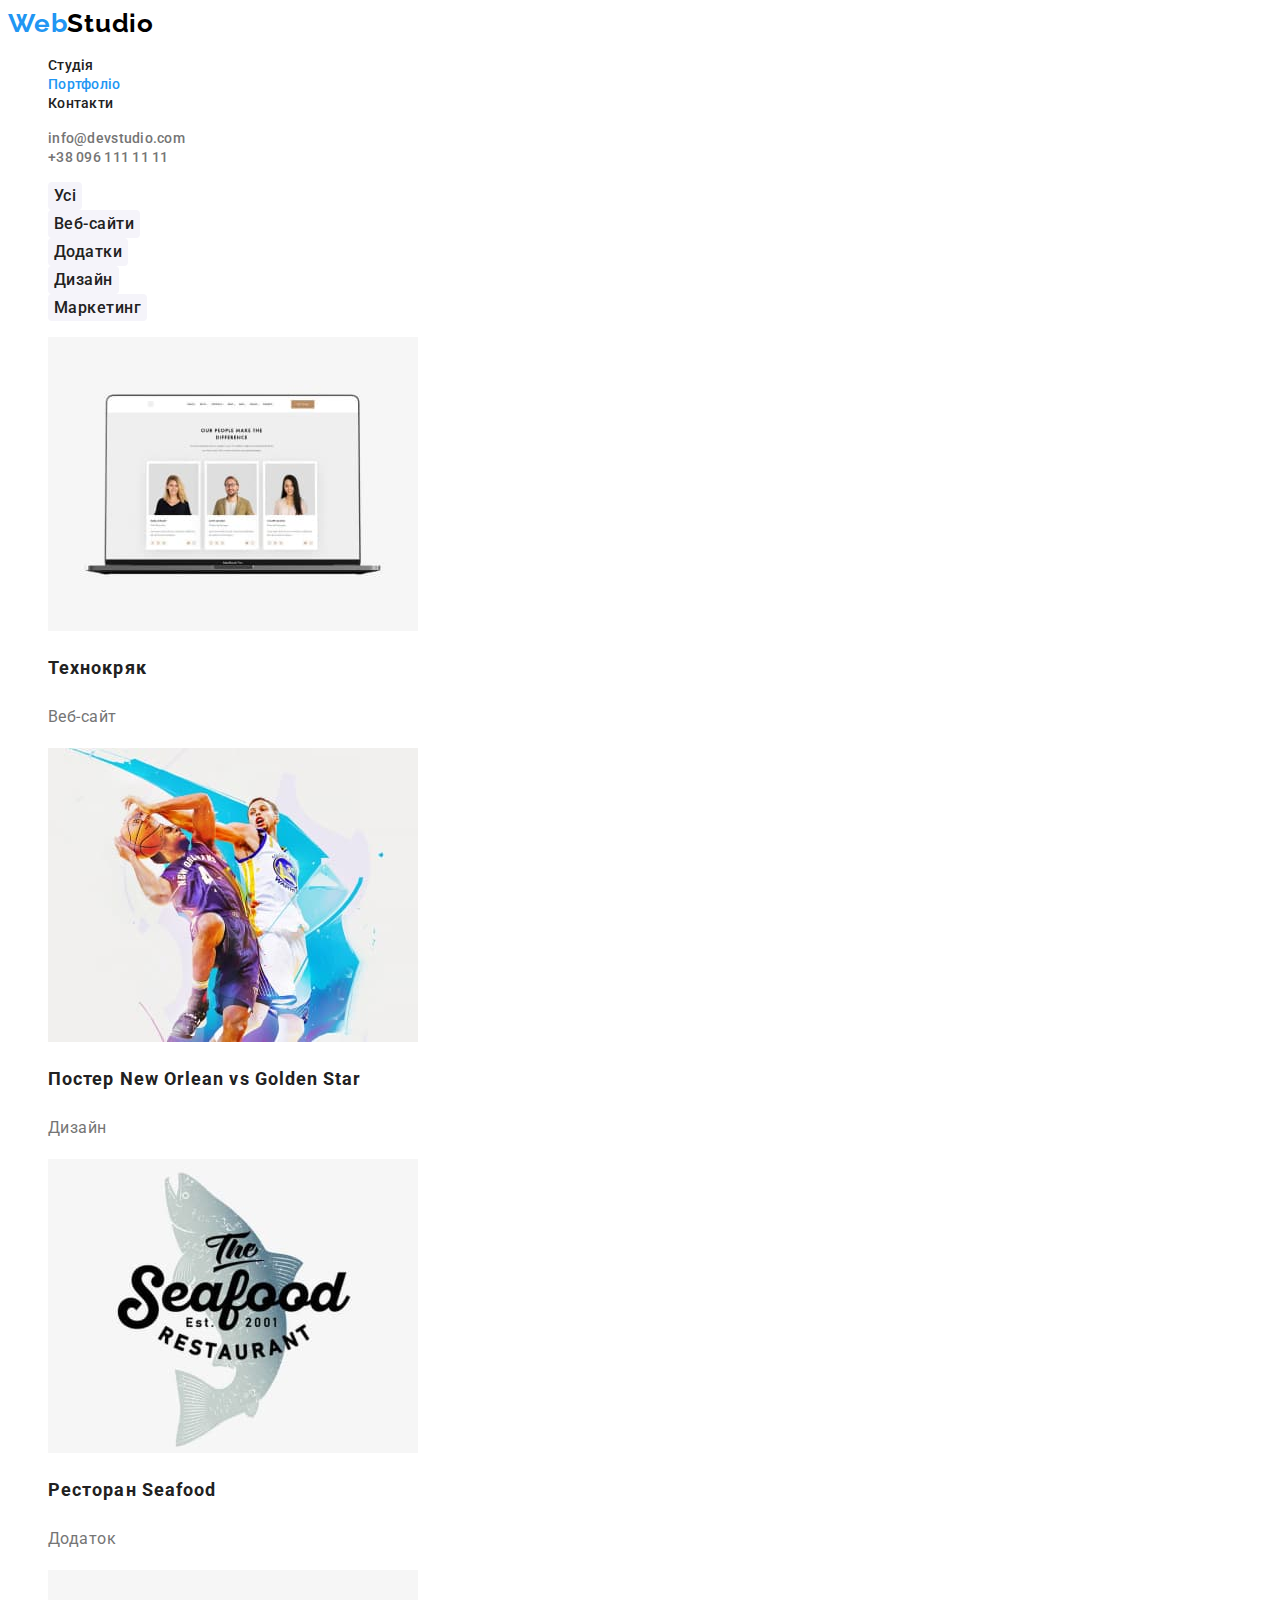
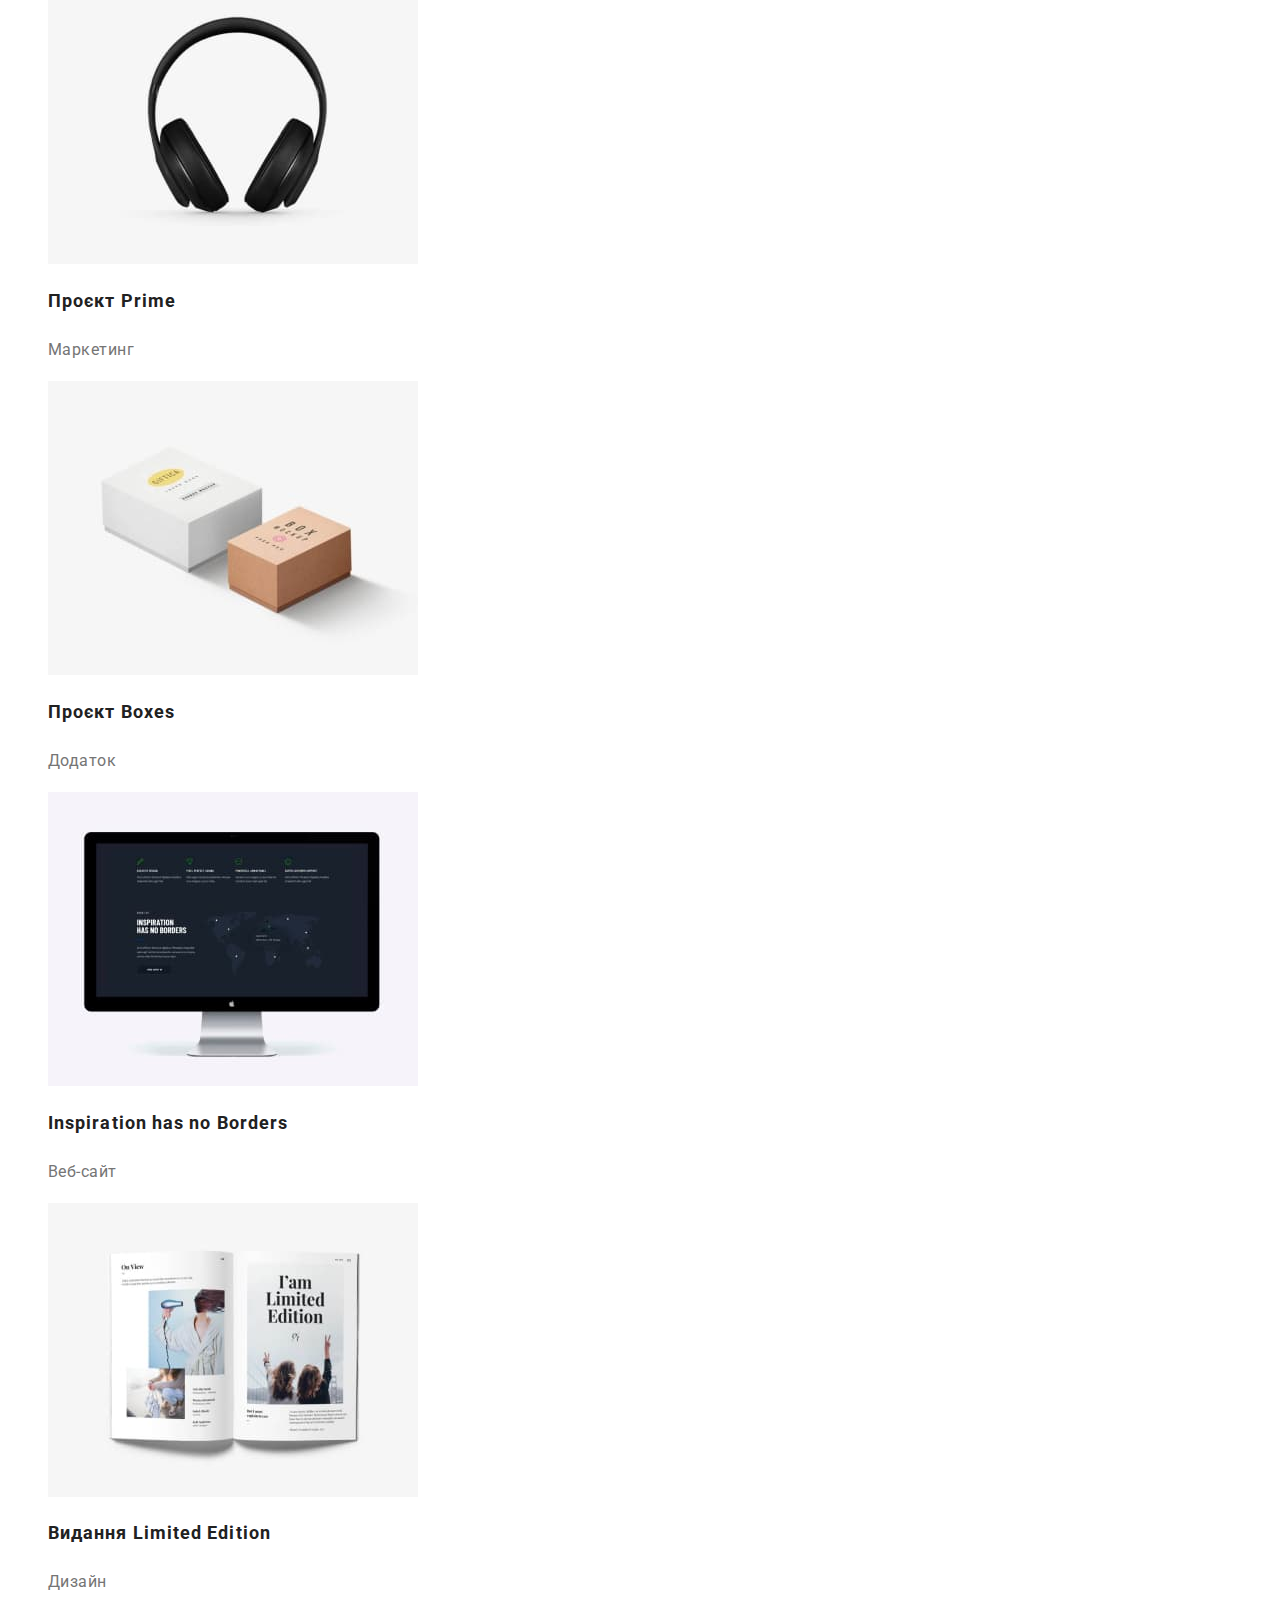
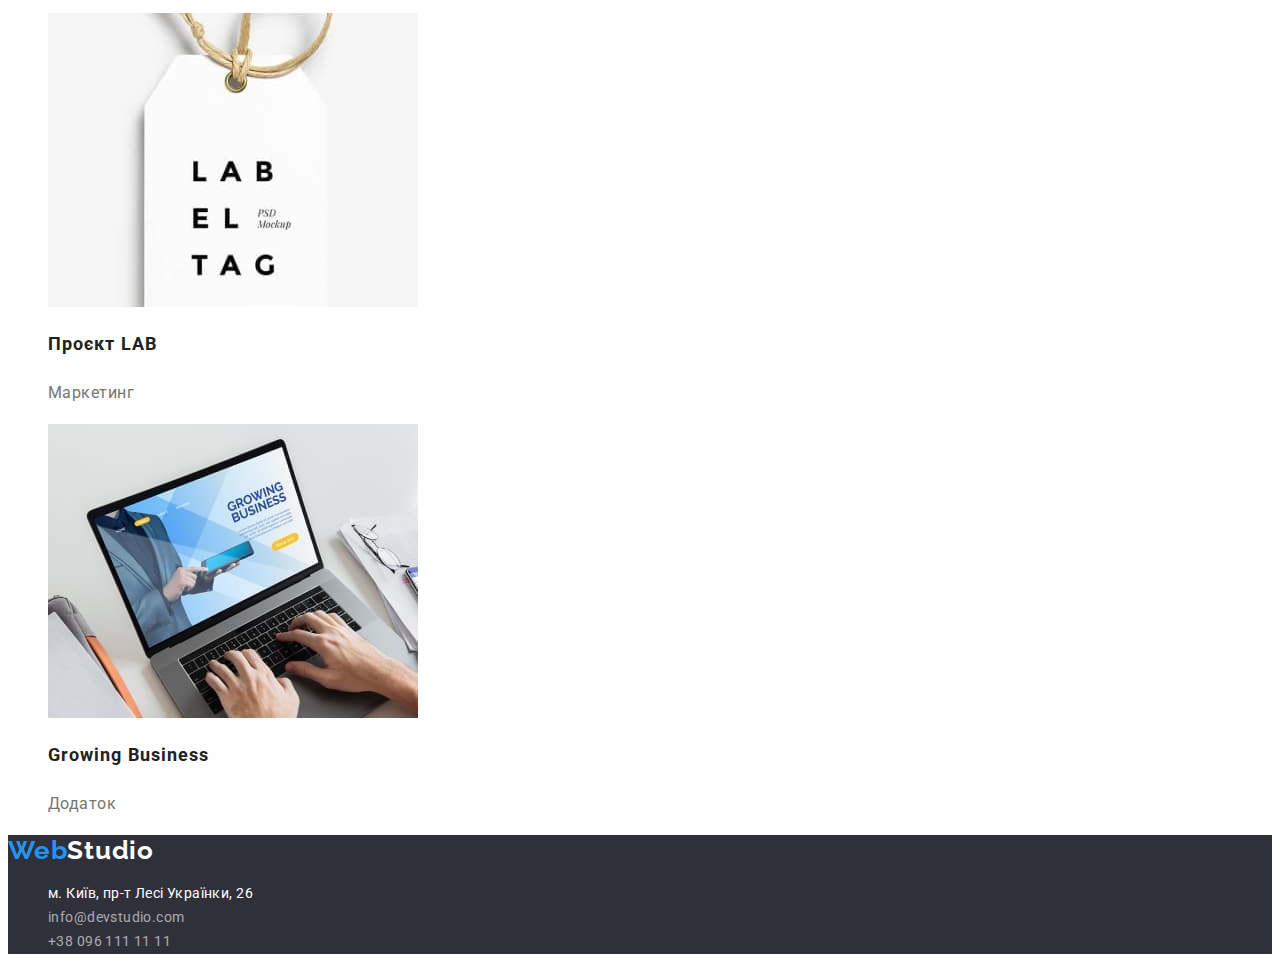
==== portfolio.html @ 3baa5d71 "goit-markup-hw-03" ====
<!DOCTYPE html>
<html lang="uk">
  <head>
    <meta charset="UTF-8" />
    <meta http-equiv="X-UA-Compatible" content="IE=edge" />
    <meta name="viewport" content="width=device-width, initial-scale=1.0" />
    <title>WebStudio</title>
    <link rel="preconnect" href="https://fonts.googleapis.com" />
    <link rel="preconnect" href="https://fonts.gstatic.com" crossorigin />
    <link
      href="https://fonts.googleapis.com/css2?family=Montserrat:wght@400;700&family=Raleway:wght@700&family=Roboto:wght@400;500;700;900&display=swap"
      rel="stylesheet"
    />
    <link rel="stylesheet" href="./css/styles.css" />
  </head>
  <body>
    <header class="header">
      <a href="#" class="logo link"> <span class="colortext link">Web</span>Studio</a>
      <nav>
        <ul class="nav list">
          <li><a class="site-nav link" href="./index.html">Студія</a></li>
          <li><a class="site-nav link current" href="#">Портфоліо</a></li>
          <li><a class="site-nav link" href="#">Контакти</a></li>
        </ul>
      </nav>
      <ul class="list-contact list">
        <li><a class="contact link" href="mailto:info@devstudio.com">info@devstudio.com</a></li>
        <li><a class="contact link" href="tel:+380961111111">+38 096 111 11 11</a></li>
      </ul>
    </header>
    <main>
      <section class="section-project">
        <h1 class="visually-hidden">Наші Проєкти</h1>
        <ul class="filter-list list">
          <li><button type="button" class="btn-filter">Усі</button></li>
          <li><button type="button" class="btn-filter">Веб-сайти</button></li>
          <li><button type="button" class="btn-filter">Додатки</button></li>
          <li><button type="button" class="btn-filter">Дизайн</button></li>
          <li><button type="button" class="btn-filter">Маркетинг</button></li>
        </ul>
        <ul class="project-list list">
          <li>
            <a class="link" href="#"
              ><img src="./images/web.jpg" alt="Ноутбук" width="370" height="294" />
              <h2 class="title-list">Технокряк</h2>
              <p class="project-text">Веб-сайт</p></a
            >
          </li>
          <li>
            <a class="link" href="#">
              <img src="./images/bascetbols.jpg" alt="Баскетбол" width="370" height="294" />
              <h2 class="title-list">Постер New Orlean vs Golden Star</h2>
              <p class="project-text">Дизайн</p></a
            >
          </li>

          <li>
            <a class="link" href="#">
              <img src="./images/seafood.jpg" alt="Лого" width="370" height="294" />
              <h2 class="title-list">Ресторан Seafood</h2>
              <p class="project-text">Додаток</p></a
            >
          </li>

          <li>
            <a class="link" href="#">
              <img src="./images/headphones.jpg" alt="Навушники" width="370" height="294" />
              <h2 class="title-list">Проєкт Prime</h2>
              <p class="project-text">Маркетинг</p></a
            >
          </li>

          <li>
            <a class="link" href="#"
              ><img src="./images/boxes.jpg" alt="Кородки" width="370" height="294" />
              <h2 class="title-list">Проєкт Boxes</h2>
              <p class="project-text">Додаток</p></a
            >
          </li>

          <li>
            <a class="link" href="#">
              <img src="./images/inspiration.jpg" alt="Монітор" width="370" height="294" />
              <h2 class="title-list">Inspiration has no Borders</h2>
              <p class="project-text">Веб-сайт</p></a
            >
          </li>

          <li>
            <a class="link" href="#"
              ><img src="./images/design.jpg" alt="Книга" width="370" height="294" />
              <h2 class="title-list">Видання Limited Edition</h2>
              <p class="project-text">Дизайн</p></a
            >
          </li>

          <li>
            <a class="link" href="#">
              <img src="./images/project.jpg" alt="Бірка" width="370" height="294" />
              <h2 class="title-list">Проєкт LAB</h2>
              <p class="project-text">Маркетинг</p></a
            >
          </li>

          <li>
            <a class="link" href="#"
              ><img src="./images/growing.jpg" alt="Ноутбук" width="370" height="294" />
              <h2 class="title-list">Growing Business</h2>
              <p class="project-text">Додаток</p></a
            >
          </li>
        </ul>
      </section>
    </main>
    <footer class="footer">
      <a href="#" class="logo-footer link"> <span class="colortext link">Web</span>Studio</a>
      <address>
        <ul class="footer-list list">
          <li>
            <a
              class="address-work link"
              href="https://goo.gl/maps/ySp4Y71NyuGyJNaQ7"
              target="_blank"
              rel="noreferrer noopener nofollow"
              >м. Київ, пр-т Лесі Українки, 26</a
            >
          </li>
          <li>
            <a class="contact-footer link" href="mailto:info@devstudio.com">info@devstudio.com</a>
          </li>
          <li><a class="contact-footer link" href="tel:+380961111111">+38 096 111 11 11</a></li>
        </ul>
      </address>
    </footer>
  </body>
</html>
---- css/styles.css ----
:root {
  --title-text-color: #212121;
  --text-color: #757575;
  --accent-color: #2196f3;
  --super-blask: #000000;
  --super-waite: #ffffff;
  --accent-btn: #188ce8;
  --color-hero-futer-bng: #2f303a;
  /* --bng-color-saite: #f5f5f5; */
  --bng-section-team: #f5f4fa;
  --color-contact: rgba(255, 255, 255, 0.6);
}

body {
  background-color: var(--super-waite);
  color: var(--text-color);
  font-family: 'Roboto', san-serif;
}
.visually-hidden {
  position: absolute;
  width: 1px;
  height: 1px;
  margin: -1px;
  border: 0;
  padding: 0;

  white-space: nowrap;
  clip-path: inset(100%);
  clip: rect(0 0 0 0);
  overflow: hidden;
}
.link {
  text-decoration: none;
}
.list {
  list-style: none;
}
/* -------------logo----------------- */
.logo {
  color: var(--super-blask);
}
.colortext {
  color: var(--accent-color);
}
.logo,
.colortext.logo-footer {
  font-family: 'Raleway', sans-serif;
  font-weight: 700;
  font-size: 26px;
  line-height: 1.19;
  letter-spacing: 0.03em;
}
/*---------------header-------------------------------------------------- -------------------*/
.header {
  background-color: var(--super-waite);
}
/* ------navigation-site */
.nav .site-nav.current {
  color: var(--accent-color);
}
.site-nav {
  color: var(--title-text-color);
}
.site-nav:hover,
.site-nav:focus {
  color: var(--accent-color);
}
.site-nav {
  font-weight: 500;
  font-size: 14px;
  line-height: 1.14;
  letter-spacing: 0.02em;
}

/* ---------------contacts---- */
.contact {
  color: var(--text-color);
  font-weight: 500;
  font-size: 14px;
  line-height: 1.14;
  letter-spacing: 0.02em;
}
.contact:hover,
.contact:focus {
  color: var(--accent-color);
}

/* ----------------------------------------------hero------------------------------------ */
.hero {
  background-color: var(--color-hero-futer-bng);
}
.hero-title {
  font-weight: 900;
  font-size: 44px;
  line-height: 1.36;
  text-align: center;
  letter-spacing: 0.06em;
  text-transform: uppercase;
  color: var(--super-waite);
}
.hero-btn {
  font-family: inherit;
  font-weight: 700;
  font-size: 16px;
  line-height: 1.87;
  cursor: pointer;
  letter-spacing: 0.06em;
  border-radius: 4px;
  border: transparent;
  color: var(--super-waite);
  background-color: var(--accent-color);
}

.hero-btn:hover,
.hero-btn:focus {
  color: var(--super-waite);
  background-color: var(--accent-btn);
}

/* ------------------------------section-feature--------------------------*/
.feature-title {
  font-size: 14px;
  line-height: 1.14;
  letter-spacing: 0.03em;
  text-transform: uppercase;
  color: var(--title-text-color);
}
.feature-text {
  font-size: 14px;
  line-height: 1.71;
  letter-spacing: 0.03em;
}
/*-----------------------seaction-work------------- */
.work-title {
  font-size: 36px;
  line-height: 1.16;
  text-align: center;
  letter-spacing: 0.03em;
  color: var(--title-text-color);
}
/* --------------------section-team----------------------------- */
.section-team {
  background-color: var(--bng-section-team);
}
.team-card {
  background-color: var(--super-waite);
}

.team-title {
  font-size: 36px;
  line-height: 1.16;
  text-align: center;
  letter-spacing: 0.03em;
  color: var(--title-text-color);
}
.team-name {
  font-weight: 500;
  font-size: 16px;
  line-height: 1.18;
  color: var(--title-text-color);
}
.team-text {
  font-size: 16px;
  line-height: 1.18;
  letter-spacing: 0.03em;
}
/* ------------------------footer----------------------------- */
.logo-footer {
  color: var(--super-waite);
  font-family: 'Raleway', sans-serif;
  font-weight: 700;
  font-size: 26px;
  line-height: 1.19;
  letter-spacing: 0.03em;
}
.footer {
  background-color: #2f303a;
}
.address-work {
  font-style: normal;
  font-size: 14px;
  line-height: 1.71;
  letter-spacing: 0.03em;
  color: var(--super-waite);
}
.contact-footer {
  font-style: normal;
  color: var(--color-contact);
  font-size: 14px;
  line-height: 1.71;
  letter-spacing: 0.03em;
}
.contact-footer:hover,
.contact-footer:focus {
  color: var(--accent-color);
}
/* --------------------page PORTFOLIO--------------------------------------------------------------- */

/*----------------- filter --------------*/
.btn-filter {
  font-family: inherit;
  background-color: var(--bng-section-team);
  color: var(--title-text-color);
  font-weight: 500;
  font-size: 16px;
  line-height: 1.62;
  letter-spacing: 0.03em;
  cursor: pointer;
  border-radius: 4px;
  border: transparent;
}

.btn-filter:hover,
.btn-filter:focus {
  color: var(--super-waite);
  background-color: var(--accent-color);
}
/* ----------------section-project------------------------- */
.title-list {
  color: var(--title-text-color);
  font-size: 18px;
  line-height: 2;
  letter-spacing: 0.06em;
}
.project-text {
  font-size: 16px;
  line-height: 1.87;
  letter-spacing: 0.03em;
  color: var(--text-color);
}
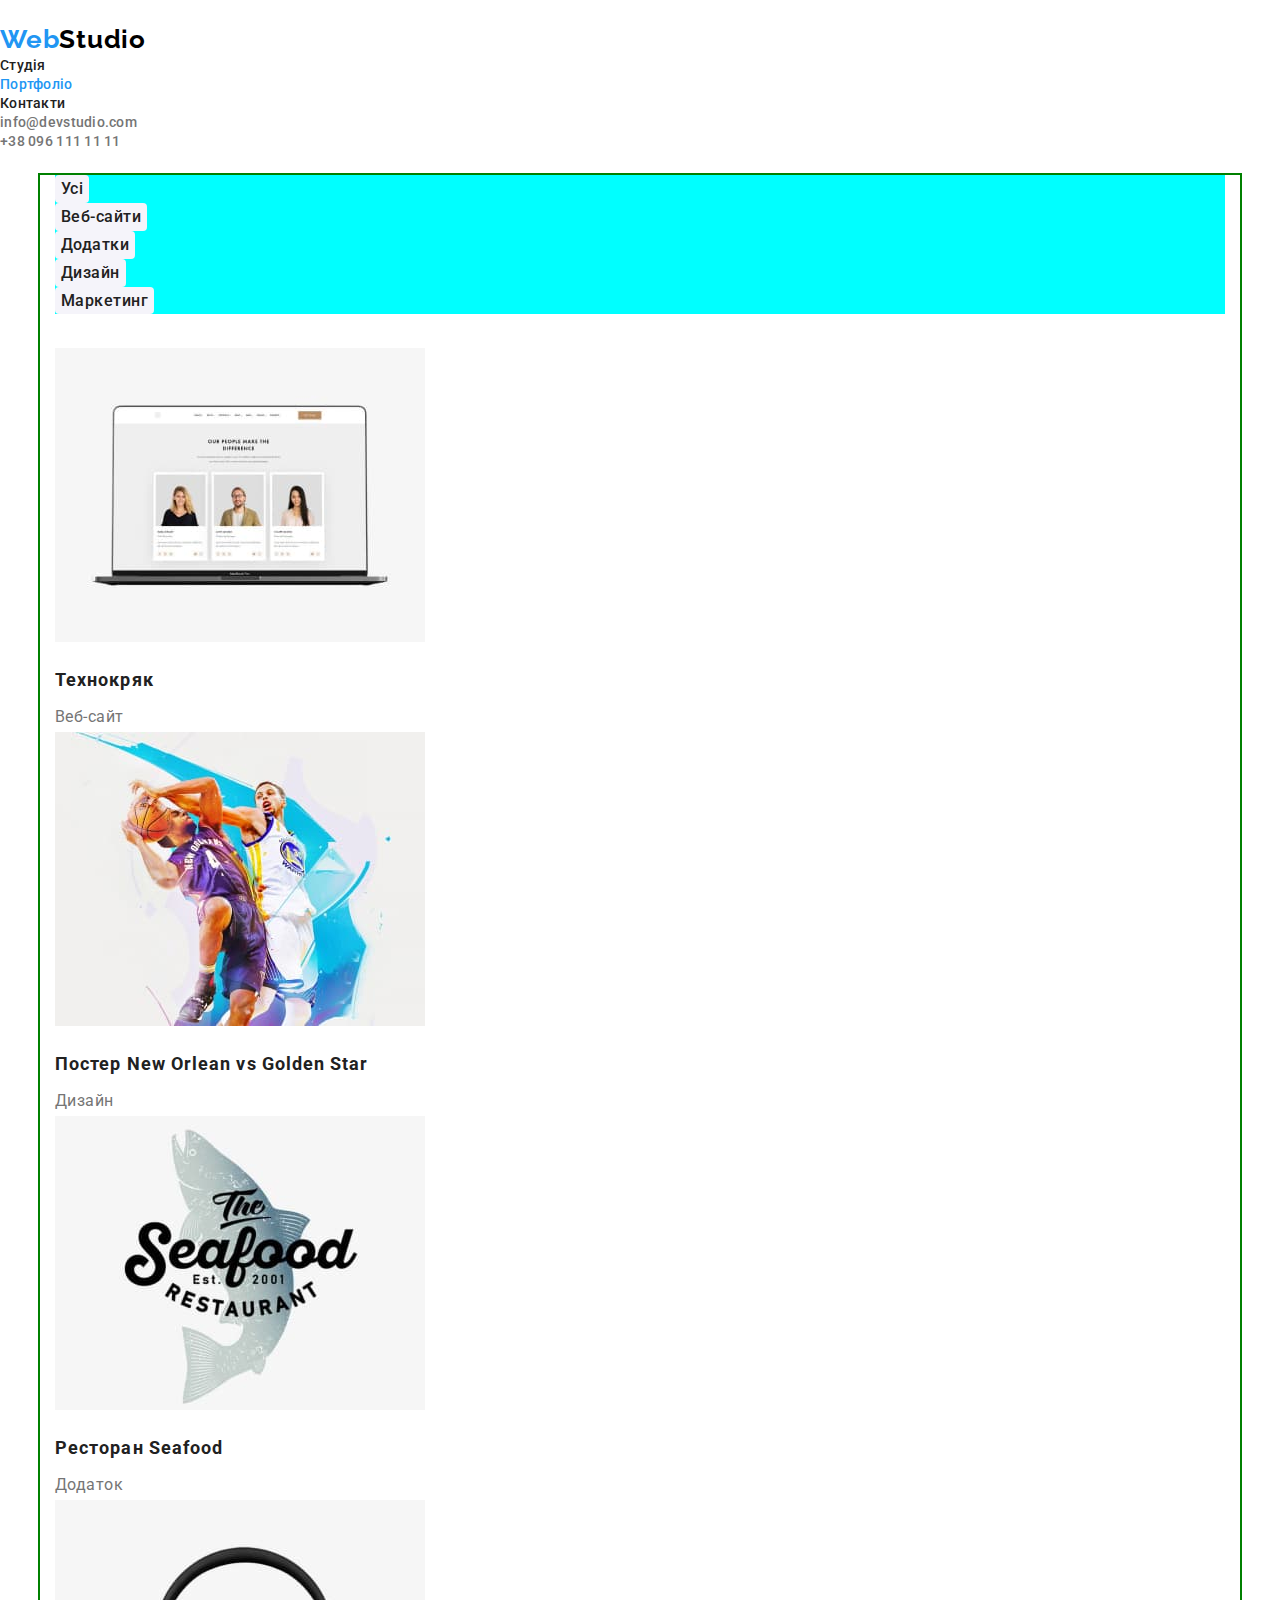
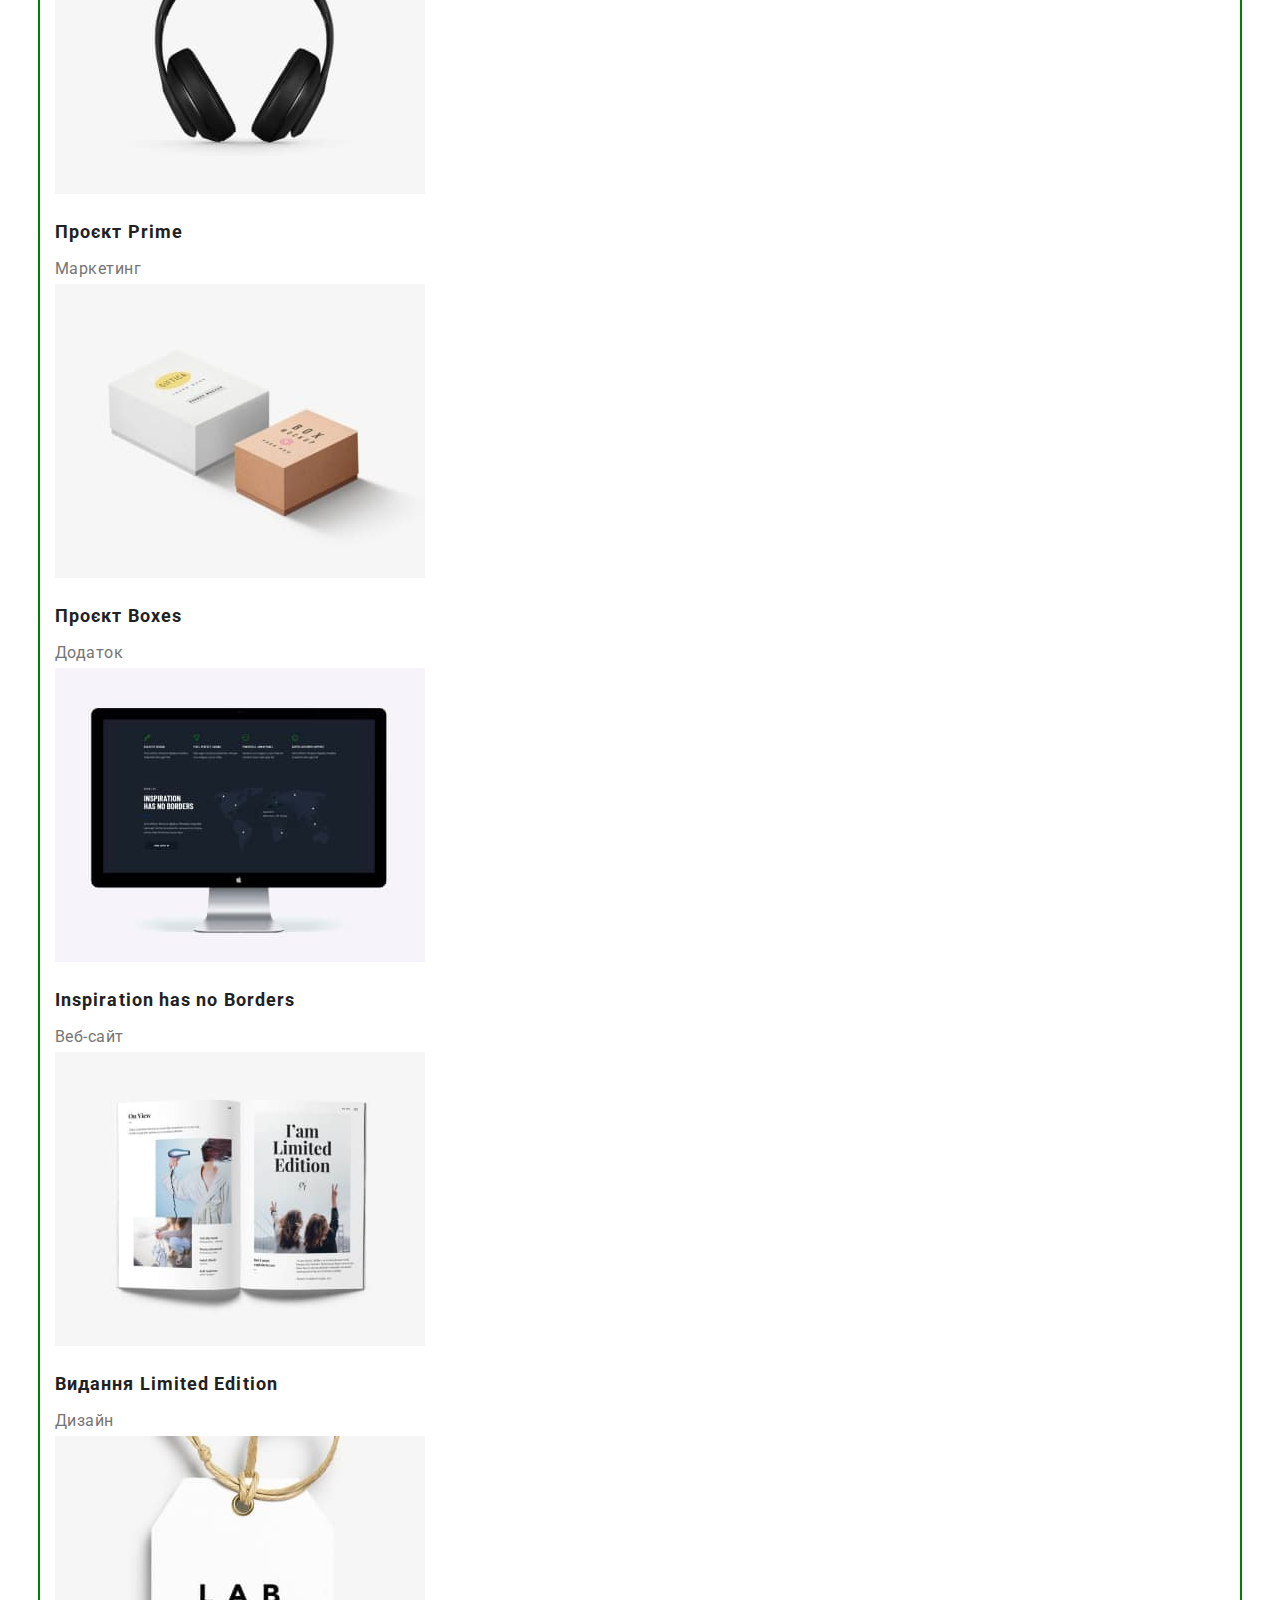
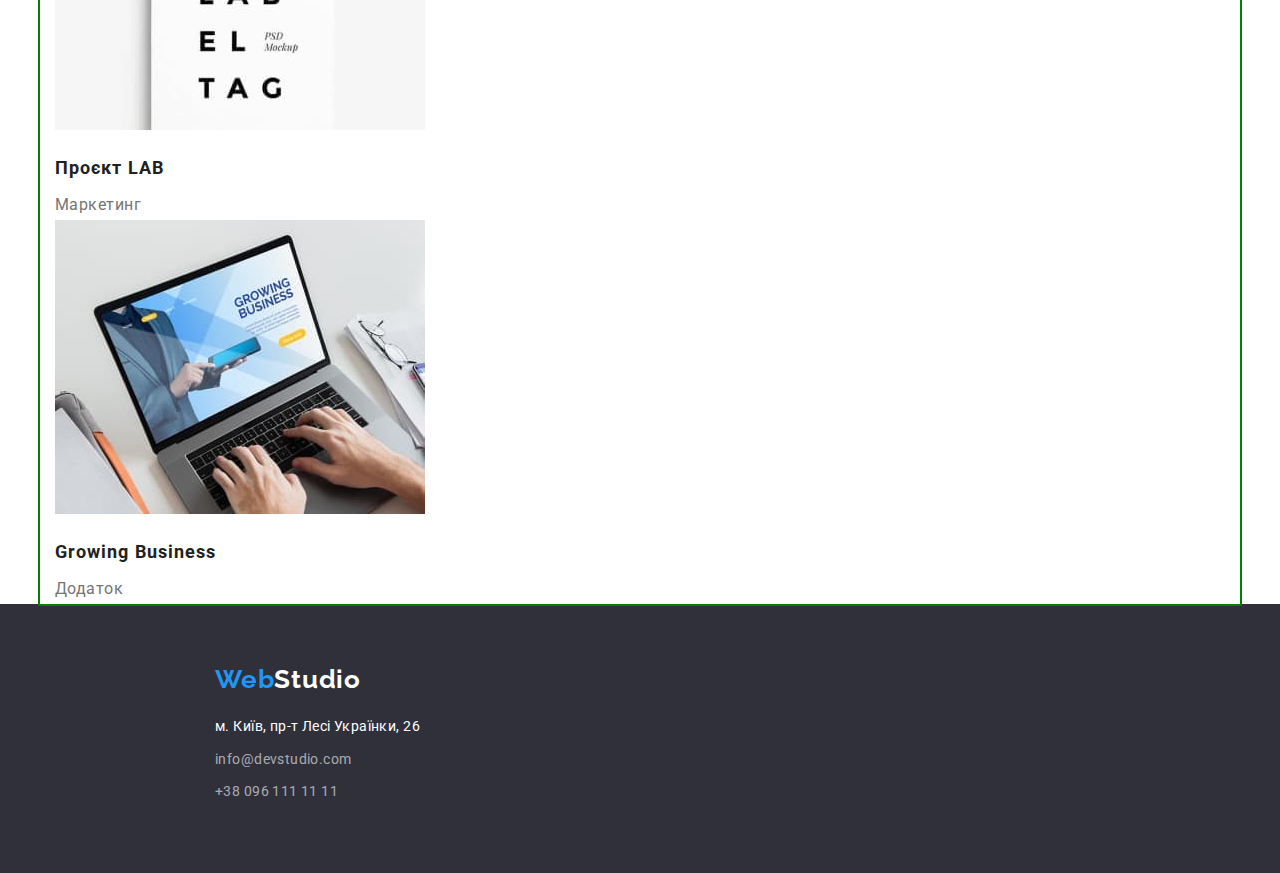
==== commit 3384c588: "goit-marcup-hw-03" ====
--- a/portfolio.html
+++ b/portfolio.html
@@ -10,6 +10,13 @@
     <link
       href="https://fonts.googleapis.com/css2?family=Montserrat:wght@400;700&family=Raleway:wght@700&family=Roboto:wght@400;500;700;900&display=swap"
       rel="stylesheet"
+    />
+    <link
+      rel="stylesheet"
+      href="https://cdnjs.cloudflare.com/ajax/libs/modern-normalize/1.1.0/modern-normalize.min.css"
+      integrity="sha512-wpPYUAdjBVSE4KJnH1VR1HeZfpl1ub8YT/NKx4PuQ5NmX2tKuGu6U/JRp5y+Y8XG2tV+wKQpNHVUX03MfMFn9Q=="
+      crossorigin="anonymous"
+      referrerpolicy="no-referrer"
     />
     <link rel="stylesheet" href="./css/styles.css" />
   </head>
@@ -30,86 +37,143 @@
     </header>
     <main>
       <section class="section-project">
-        <h1 class="visually-hidden">Наші Проєкти</h1>
-        <ul class="filter-list list">
-          <li><button type="button" class="btn-filter">Усі</button></li>
-          <li><button type="button" class="btn-filter">Веб-сайти</button></li>
-          <li><button type="button" class="btn-filter">Додатки</button></li>
-          <li><button type="button" class="btn-filter">Дизайн</button></li>
-          <li><button type="button" class="btn-filter">Маркетинг</button></li>
-        </ul>
-        <ul class="project-list list">
-          <li>
-            <a class="link" href="#"
-              ><img src="./images/web.jpg" alt="Ноутбук" width="370" height="294" />
-              <h2 class="title-list">Технокряк</h2>
-              <p class="project-text">Веб-сайт</p></a
-            >
-          </li>
-          <li>
-            <a class="link" href="#">
-              <img src="./images/bascetbols.jpg" alt="Баскетбол" width="370" height="294" />
-              <h2 class="title-list">Постер New Orlean vs Golden Star</h2>
-              <p class="project-text">Дизайн</p></a
-            >
-          </li>
-
-          <li>
-            <a class="link" href="#">
-              <img src="./images/seafood.jpg" alt="Лого" width="370" height="294" />
-              <h2 class="title-list">Ресторан Seafood</h2>
-              <p class="project-text">Додаток</p></a
-            >
-          </li>
-
-          <li>
-            <a class="link" href="#">
-              <img src="./images/headphones.jpg" alt="Навушники" width="370" height="294" />
-              <h2 class="title-list">Проєкт Prime</h2>
-              <p class="project-text">Маркетинг</p></a
-            >
-          </li>
-
-          <li>
-            <a class="link" href="#"
-              ><img src="./images/boxes.jpg" alt="Кородки" width="370" height="294" />
-              <h2 class="title-list">Проєкт Boxes</h2>
-              <p class="project-text">Додаток</p></a
-            >
-          </li>
-
-          <li>
-            <a class="link" href="#">
-              <img src="./images/inspiration.jpg" alt="Монітор" width="370" height="294" />
-              <h2 class="title-list">Inspiration has no Borders</h2>
-              <p class="project-text">Веб-сайт</p></a
-            >
-          </li>
-
-          <li>
-            <a class="link" href="#"
-              ><img src="./images/design.jpg" alt="Книга" width="370" height="294" />
-              <h2 class="title-list">Видання Limited Edition</h2>
-              <p class="project-text">Дизайн</p></a
-            >
-          </li>
-
-          <li>
-            <a class="link" href="#">
-              <img src="./images/project.jpg" alt="Бірка" width="370" height="294" />
-              <h2 class="title-list">Проєкт LAB</h2>
-              <p class="project-text">Маркетинг</p></a
-            >
-          </li>
-
-          <li>
-            <a class="link" href="#"
-              ><img src="./images/growing.jpg" alt="Ноутбук" width="370" height="294" />
-              <h2 class="title-list">Growing Business</h2>
-              <p class="project-text">Додаток</p></a
-            >
-          </li>
-        </ul>
+        <div class="container">
+          <h1 class="visually-hidden">Наші Проєкти</h1>
+          <ul class="filter-list list">
+            <li><button type="button" class="btn-filter">Усі</button></li>
+            <li><button type="button" class="btn-filter">Веб-сайти</button></li>
+            <li><button type="button" class="btn-filter">Додатки</button></li>
+            <li><button type="button" class="btn-filter">Дизайн</button></li>
+            <li><button type="button" class="btn-filter">Маркетинг</button></li>
+          </ul>
+
+          <ul class="project-list list">
+            <li>
+              <a class="link" href="#"
+                ><img
+                  class="img-project"
+                  src="./images/web.jpg"
+                  alt="Ноутбук"
+                  width="370"
+                  height="294"
+                />
+                <h2 class="title-list">Технокряк</h2>
+                <p class="project-text">Веб-сайт</p></a
+              >
+            </li>
+            <li>
+              <a class="link" href="#">
+                <img
+                  class="img-project"
+                  src="./images/bascetbols.jpg"
+                  alt="Баскетбол"
+                  width="370"
+                  height="294"
+                />
+                <h2 class="title-list">Постер New Orlean vs Golden Star</h2>
+                <p class="project-text">Дизайн</p></a
+              >
+            </li>
+
+            <li>
+              <a class="link" href="#">
+                <img
+                  class="img-project"
+                  src="./images/seafood.jpg"
+                  alt="Лого"
+                  width="370"
+                  height="294"
+                />
+                <h2 class="title-list">Ресторан Seafood</h2>
+                <p class="project-text">Додаток</p></a
+              >
+            </li>
+
+            <li>
+              <a class="link" href="#">
+                <img
+                  class="img-project"
+                  src="./images/headphones.jpg"
+                  alt="Навушники"
+                  width="370"
+                  height="294"
+                />
+                <h2 class="title-list">Проєкт Prime</h2>
+                <p class="project-text">Маркетинг</p></a
+              >
+            </li>
+
+            <li>
+              <a class="link" href="#"
+                ><img
+                  class="img-project"
+                  src="./images/boxes.jpg"
+                  alt="Кородки"
+                  width="370"
+                  height="294"
+                />
+                <h2 class="title-list">Проєкт Boxes</h2>
+                <p class="project-text">Додаток</p></a
+              >
+            </li>
+
+            <li>
+              <a class="link" href="#">
+                <img
+                  class="img-project"
+                  src="./images/inspiration.jpg"
+                  alt="Монітор"
+                  width="370"
+                  height="294"
+                />
+                <h2 class="title-list">Inspiration has no Borders</h2>
+                <p class="project-text">Веб-сайт</p></a
+              >
+            </li>
+
+            <li>
+              <a class="link" href="#"
+                ><img
+                  class="img-project"
+                  src="./images/design.jpg"
+                  alt="Книга"
+                  width="370"
+                  height="294"
+                />
+                <h2 class="title-list">Видання Limited Edition</h2>
+                <p class="project-text">Дизайн</p></a
+              >
+            </li>
+
+            <li>
+              <a class="link" href="#">
+                <img
+                  class="img-project"
+                  src="./images/project.jpg"
+                  alt="Бірка"
+                  width="370"
+                  height="294"
+                />
+                <h2 class="title-list">Проєкт LAB</h2>
+                <p class="project-text">Маркетинг</p></a
+              >
+            </li>
+
+            <li>
+              <a class="link" href="#"
+                ><img
+                  class="img-project"
+                  src="./images/growing.jpg"
+                  alt="Ноутбук"
+                  width="370"
+                  height="294"
+                />
+                <h2 class="title-list">Growing Business</h2>
+                <p class="project-text">Додаток</p></a
+              >
+            </li>
+          </ul>
+        </div>
       </section>
     </main>
     <footer class="footer">
--- a/css/styles.css
+++ b/css/styles.css
@@ -1,3 +1,11 @@
+html {
+  box-sizing: border-box;
+}
+*,
+* ::before,
+*::after {
+  box-sizing: inherit;
+}
 :root {
   --title-text-color: #212121;
   --text-color: #757575;
@@ -10,8 +18,45 @@
   --bng-section-team: #f5f4fa;
   --color-contact: rgba(255, 255, 255, 0.6);
 }
+p,
+h1,
+h2,
+h3,
+h4,
+h5,
+h6 {
+  margin: 0;
+}
+ul,
+ol {
+  margin: 0;
+  padding-left: 0;
+  list-style: none;
+}
+button {
+  cursor: pointer;
+}
+address {
+  font-style: normal;
+}
+a {
+  color: currentColor;
+  text-decoration: none;
+}
+img {
+  display: block;
+}
+.container {
+  width: 1200px;
+  padding-left: 15px;
+  padding-right: 15px;
+  margin: 0 auto;
+
+  outline: 2px solid green;
+}
 
 body {
+  margin: 0;
   background-color: var(--super-waite);
   color: var(--text-color);
   font-family: 'Roboto', san-serif;
@@ -53,6 +98,9 @@
 /*---------------header-------------------------------------------------- -------------------*/
 .header {
   background-color: var(--super-waite);
+
+  padding-top: 24px;
+  padding-bottom: 25px;
 }
 /* ------navigation-site */
 .nav .site-nav.current {
@@ -88,15 +136,24 @@
 /* ----------------------------------------------hero------------------------------------ */
 .hero {
   background-color: var(--color-hero-futer-bng);
+
+  padding-top: 200px;
+  padding-bottom: 200px;
+  margin-bottom: 94px;
+  text-align: center;
 }
 .hero-title {
   font-weight: 900;
   font-size: 44px;
   line-height: 1.36;
-  text-align: center;
   letter-spacing: 0.06em;
   text-transform: uppercase;
   color: var(--super-waite);
+
+  margin-bottom: 30px;
+  max-width: 696px;
+  margin-left: auto;
+  margin-right: auto;
 }
 .hero-btn {
   font-family: inherit;
@@ -109,6 +166,10 @@
   border: transparent;
   color: var(--super-waite);
   background-color: var(--accent-color);
+
+  display: inline-block;
+  padding: 10px 32px;
+  min-width: 216px;
 }
 
 .hero-btn:hover,
@@ -118,12 +179,17 @@
 }
 
 /* ------------------------------section-feature--------------------------*/
+.section-feature {
+  margin-bottom: 94px;
+}
 .feature-title {
   font-size: 14px;
   line-height: 1.14;
   letter-spacing: 0.03em;
   text-transform: uppercase;
   color: var(--title-text-color);
+
+  margin-bottom: 10px;
 }
 .feature-text {
   font-size: 14px;
@@ -131,19 +197,31 @@
   letter-spacing: 0.03em;
 }
 /*-----------------------seaction-work------------- */
+.section-work {
+  margin-bottom: 94px;
+}
 .work-title {
   font-size: 36px;
   line-height: 1.16;
   text-align: center;
   letter-spacing: 0.03em;
   color: var(--title-text-color);
+
+  margin-bottom: 50px;
 }
 /* --------------------section-team----------------------------- */
 .section-team {
   background-color: var(--bng-section-team);
-}
+
+  padding-top: 60px;
+  padding-bottom: 60px;
+}
+
 .team-card {
   background-color: var(--super-waite);
+}
+.img-team {
+  margin-bottom: 30px;
 }
 
 .team-title {
@@ -152,12 +230,16 @@
   text-align: center;
   letter-spacing: 0.03em;
   color: var(--title-text-color);
+
+  margin-bottom: 50px;
 }
 .team-name {
   font-weight: 500;
   font-size: 16px;
   line-height: 1.18;
   color: var(--title-text-color);
+
+  margin-bottom: 10px;
 }
 .team-text {
   font-size: 16px;
@@ -172,9 +254,15 @@
   font-size: 26px;
   line-height: 1.19;
   letter-spacing: 0.03em;
-}
+  display: inline-block;
+  margin-bottom: 20px;
+  margin-left: 215px;
+}
+
 .footer {
-  background-color: #2f303a;
+  background-color: var(--color-hero-futer-bng);
+  padding-top: 60px;
+  padding-bottom: 60px;
 }
 .address-work {
   font-style: normal;
@@ -182,6 +270,10 @@
   line-height: 1.71;
   letter-spacing: 0.03em;
   color: var(--super-waite);
+
+  display: inline-block;
+  margin-bottom: 9px;
+  margin-left: 215px;
 }
 .contact-footer {
   font-style: normal;
@@ -189,6 +281,10 @@
   font-size: 14px;
   line-height: 1.71;
   letter-spacing: 0.03em;
+
+  display: inline-block;
+  margin-bottom: 9px;
+  margin-left: 215px;
 }
 .contact-footer:hover,
 .contact-footer:focus {
@@ -197,6 +293,10 @@
 /* --------------------page PORTFOLIO--------------------------------------------------------------- */
 
 /*----------------- filter --------------*/
+.filter-list {
+  background-color: aqua;
+  margin-bottom: 34px;
+}
 .btn-filter {
   font-family: inherit;
   background-color: var(--bng-section-team);
@@ -216,11 +316,16 @@
   background-color: var(--accent-color);
 }
 /* ----------------section-project------------------------- */
+.img-project {
+  margin-bottom: 20px;
+}
 .title-list {
   color: var(--title-text-color);
   font-size: 18px;
   line-height: 2;
   letter-spacing: 0.06em;
+
+  margin-bottom: 4px;
 }
 .project-text {
   font-size: 16px;
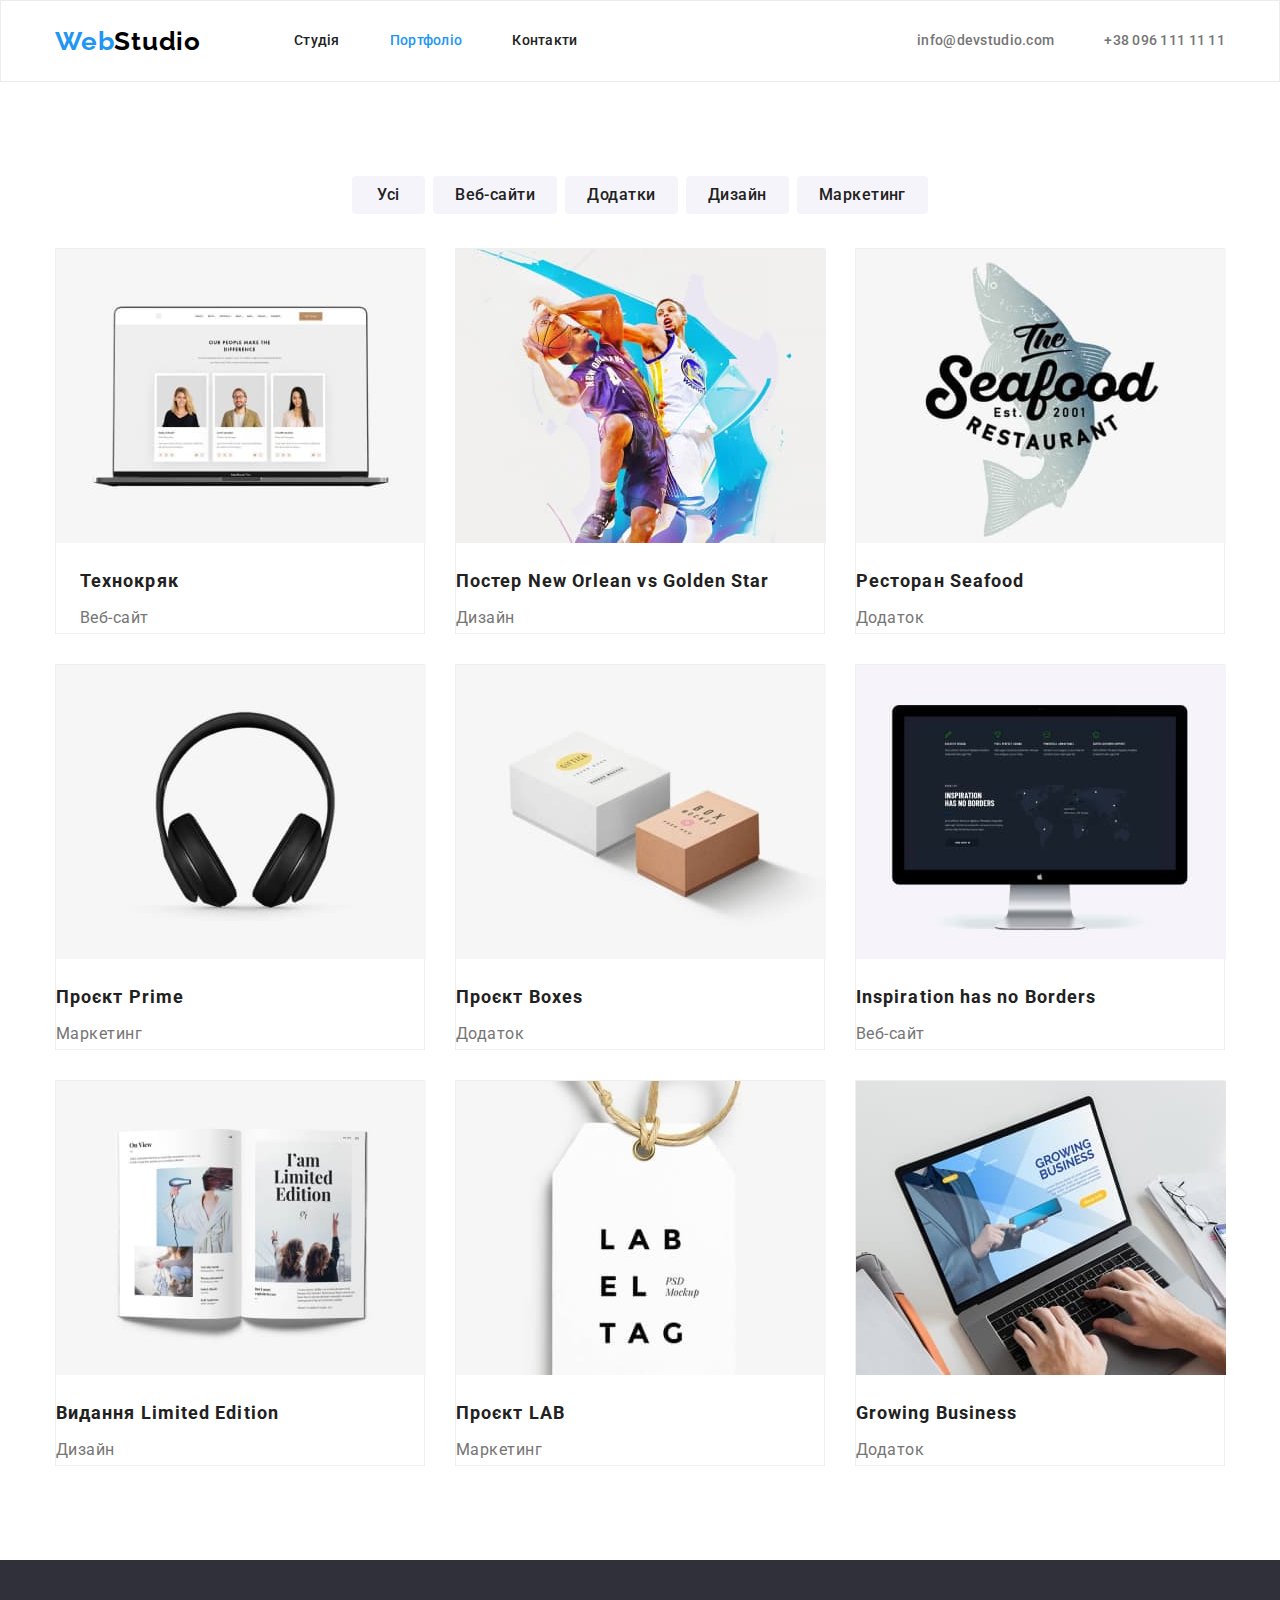
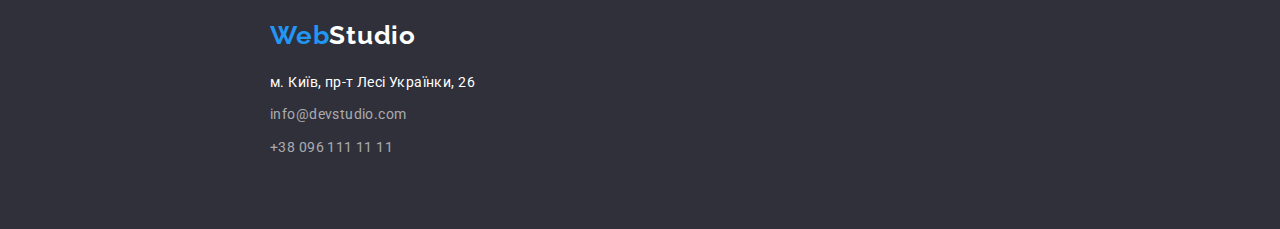
==== commit d41f50c9: "goit-markup-hw-03" ====
--- a/portfolio.html
+++ b/portfolio.html
@@ -22,21 +22,27 @@
   </head>
   <body>
     <header class="header">
-      <a href="#" class="logo link"> <span class="colortext link">Web</span>Studio</a>
-      <nav>
-        <ul class="nav list">
-          <li><a class="site-nav link" href="./index.html">Студія</a></li>
-          <li><a class="site-nav link current" href="#">Портфоліо</a></li>
-          <li><a class="site-nav link" href="#">Контакти</a></li>
+      <div class="container header-page">
+        <a href="#" class="logo link"> <span class="colortext link">Web</span>Studio</a>
+        <nav class="header-nav">
+          <ul class="nav list">
+            <li class="item"><a class="site-nav link" href="./index.html">Студія</a></li>
+            <li class="item"><a class="site-nav link current" href="#">Портфоліо</a></li>
+            <li class="item"><a class="site-nav link" href="#">Контакти</a></li>
+          </ul>
+        </nav>
+        <ul class="list-contact list">
+          <li class="contact-item">
+            <a class="contact link" href="mailto:info@devstudio.com">info@devstudio.com</a>
+          </li>
+          <li class="contact-item">
+            <a class="contact link" href="tel:+380961111111">+38 096 111 11 11</a>
+          </li>
         </ul>
-      </nav>
-      <ul class="list-contact list">
-        <li><a class="contact link" href="mailto:info@devstudio.com">info@devstudio.com</a></li>
-        <li><a class="contact link" href="tel:+380961111111">+38 096 111 11 11</a></li>
-      </ul>
+      </div>
     </header>
     <main>
-      <section class="section-project">
+      <section class="section-project section">
         <div class="container">
           <h1 class="visually-hidden">Наші Проєкти</h1>
           <ul class="filter-list list">
@@ -48,127 +54,129 @@
           </ul>
 
           <ul class="project-list list">
-            <li>
-              <a class="link" href="#"
-                ><img
-                  class="img-project"
-                  src="./images/web.jpg"
-                  alt="Ноутбук"
-                  width="370"
-                  height="294"
-                />
-                <h2 class="title-list">Технокряк</h2>
+            <li class="project-item">
+              <img
+                class="img-project"
+                src="./images/web.jpg"
+                alt="Ноутбук"
+                width="370"
+                height="294"
+              />
+              <div class="text-item">
+                <a class="link" href="#">
+                  <h2 class="title-list">Технокряк</h2>
+                  <p class="project-text">Веб-сайт</p></a
+                >
+              </div>
+            </li>
+            <li class="project-item">
+              <img
+                class="img-project"
+                src="./images/bascetbols.jpg"
+                alt="Баскетбол"
+                width="370"
+                height="294"
+              />
+              <a class="link test" href="#"
+                ><h2 class="title-list">Постер New Orlean vs Golden Star</h2>
+                <p class="project-text">Дизайн</p></a
+              >
+            </li>
+
+            <li class="project-item">
+              <img
+                class="img-project"
+                src="./images/seafood.jpg"
+                alt="Лого"
+                width="370"
+                height="294"
+              />
+              <a class="link" href="#"
+                ><h2 class="title-list">Ресторан Seafood</h2>
+                <p class="project-text">Додаток</p></a
+              >
+            </li>
+
+            <li class="project-item">
+              <img
+                class="img-project"
+                src="./images/headphones.jpg"
+                alt="Навушники"
+                width="370"
+                height="294"
+              />
+              <a class="link" href="#"
+                ><h2 class="title-list">Проєкт Prime</h2>
+                <p class="project-text">Маркетинг</p></a
+              >
+            </li>
+
+            <li class="project-item">
+              <img
+                class="img-project"
+                src="./images/boxes.jpg"
+                alt="Кородки"
+                width="370"
+                height="294"
+              />
+              <a class="link" href="#"
+                ><h2 class="title-list">Проєкт Boxes</h2>
+                <p class="project-text">Додаток</p></a
+              >
+            </li>
+
+            <li class="project-item">
+              <img
+                class="img-project"
+                src="./images/inspiration.jpg"
+                alt="Монітор"
+                width="370"
+                height="294"
+              />
+              <a class="link" href="#"
+                ><h2 class="title-list">Inspiration has no Borders</h2>
                 <p class="project-text">Веб-сайт</p></a
               >
             </li>
-            <li>
-              <a class="link" href="#">
-                <img
-                  class="img-project"
-                  src="./images/bascetbols.jpg"
-                  alt="Баскетбол"
-                  width="370"
-                  height="294"
-                />
-                <h2 class="title-list">Постер New Orlean vs Golden Star</h2>
+
+            <li class="project-item">
+              <img
+                class="img-project"
+                src="./images/design.jpg"
+                alt="Книга"
+                width="370"
+                height="294"
+              />
+              <a class="link" href="#"
+                ><h2 class="title-list">Видання Limited Edition</h2>
                 <p class="project-text">Дизайн</p></a
               >
             </li>
 
-            <li>
-              <a class="link" href="#">
-                <img
-                  class="img-project"
-                  src="./images/seafood.jpg"
-                  alt="Лого"
-                  width="370"
-                  height="294"
-                />
-                <h2 class="title-list">Ресторан Seafood</h2>
-                <p class="project-text">Додаток</p></a
-              >
-            </li>
-
-            <li>
-              <a class="link" href="#">
-                <img
-                  class="img-project"
-                  src="./images/headphones.jpg"
-                  alt="Навушники"
-                  width="370"
-                  height="294"
-                />
-                <h2 class="title-list">Проєкт Prime</h2>
+            <li class="project-item">
+              <img
+                class="img-project"
+                src="./images/project.jpg"
+                alt="Бірка"
+                width="370"
+                height="294"
+              />
+              <a class="link" href="#"
+                ><h2 class="title-list">Проєкт LAB</h2>
                 <p class="project-text">Маркетинг</p></a
               >
             </li>
 
-            <li>
-              <a class="link" href="#"
-                ><img
-                  class="img-project"
-                  src="./images/boxes.jpg"
-                  alt="Кородки"
-                  width="370"
-                  height="294"
-                />
-                <h2 class="title-list">Проєкт Boxes</h2>
-                <p class="project-text">Додаток</p></a
-              >
-            </li>
-
-            <li>
-              <a class="link" href="#">
-                <img
-                  class="img-project"
-                  src="./images/inspiration.jpg"
-                  alt="Монітор"
-                  width="370"
-                  height="294"
-                />
-                <h2 class="title-list">Inspiration has no Borders</h2>
-                <p class="project-text">Веб-сайт</p></a
-              >
-            </li>
-
-            <li>
-              <a class="link" href="#"
-                ><img
-                  class="img-project"
-                  src="./images/design.jpg"
-                  alt="Книга"
-                  width="370"
-                  height="294"
-                />
-                <h2 class="title-list">Видання Limited Edition</h2>
-                <p class="project-text">Дизайн</p></a
-              >
-            </li>
-
-            <li>
-              <a class="link" href="#">
-                <img
-                  class="img-project"
-                  src="./images/project.jpg"
-                  alt="Бірка"
-                  width="370"
-                  height="294"
-                />
-                <h2 class="title-list">Проєкт LAB</h2>
-                <p class="project-text">Маркетинг</p></a
-              >
-            </li>
-
-            <li>
-              <a class="link" href="#"
-                ><img
-                  class="img-project"
-                  src="./images/growing.jpg"
-                  alt="Ноутбук"
-                  width="370"
-                  height="294"
-                />
-                <h2 class="title-list">Growing Business</h2>
+            <li class="project-item">
+              <img
+                class="img-project"
+                src="./images/growing.jpg"
+                alt="Ноутбук"
+                width="370"
+                height="294"
+              />
+              <a class="link" href=""
+                ><h2 class="title-list">Growing Business</h2>
                 <p class="project-text">Додаток</p></a
               >
             </li>
@@ -177,24 +185,26 @@
       </section>
     </main>
     <footer class="footer">
-      <a href="#" class="logo-footer link"> <span class="colortext link">Web</span>Studio</a>
-      <address>
-        <ul class="footer-list list">
-          <li>
-            <a
-              class="address-work link"
-              href="https://goo.gl/maps/ySp4Y71NyuGyJNaQ7"
-              target="_blank"
-              rel="noreferrer noopener nofollow"
-              >м. Київ, пр-т Лесі Українки, 26</a
-            >
-          </li>
-          <li>
-            <a class="contact-footer link" href="mailto:info@devstudio.com">info@devstudio.com</a>
-          </li>
-          <li><a class="contact-footer link" href="tel:+380961111111">+38 096 111 11 11</a></li>
-        </ul>
-      </address>
+      <div class="container">
+        <a href="#" class="logo-footer link"> <span class="colortext link">Web</span>Studio</a>
+        <address>
+          <ul class="footer-list list">
+            <li>
+              <a
+                class="address-work link"
+                href="https://goo.gl/maps/ySp4Y71NyuGyJNaQ7"
+                target="_blank"
+                rel="noreferrer noopener nofollow"
+                >м. Київ, пр-т Лесі Українки, 26</a
+              >
+            </li>
+            <li>
+              <a class="contact-footer link" href="mailto:info@devstudio.com">info@devstudio.com</a>
+            </li>
+            <li><a class="contact-footer link" href="tel:+380961111111">+38 096 111 11 11</a></li>
+          </ul>
+        </address>
+      </div>
     </footer>
   </body>
 </html>
--- a/css/styles.css
+++ b/css/styles.css
@@ -14,7 +14,6 @@
   --super-waite: #ffffff;
   --accent-btn: #188ce8;
   --color-hero-futer-bng: #2f303a;
-  /* --bng-color-saite: #f5f5f5; */
   --bng-section-team: #f5f4fa;
   --color-contact: rgba(255, 255, 255, 0.6);
 }
@@ -52,7 +51,11 @@
   padding-right: 15px;
   margin: 0 auto;
 
-  outline: 2px solid green;
+  /* outline: 2px solid green; */
+}
+.section {
+  padding-top: 94px;
+  padding-bottom: 94px;
 }
 
 body {
@@ -80,7 +83,7 @@
 .list {
   list-style: none;
 }
-/* -------------logo----------------- */
+/* -------------logo--------------------------- */
 .logo {
   color: var(--super-blask);
 }
@@ -98,35 +101,60 @@
 /*---------------header-------------------------------------------------- -------------------*/
 .header {
   background-color: var(--super-waite);
-
-  padding-top: 24px;
-  padding-bottom: 25px;
-}
-/* ------navigation-site */
+  border: 1px solid #ececec;
+}
+.header-page {
+  display: flex;
+  align-items: center;
+}
+/* -------------------------navigation-site -----------------------*/
+
 .nav .site-nav.current {
   color: var(--accent-color);
 }
+.nav {
+  display: flex;
+  margin-left: 93px;
+  gap: 50px;
+}
+
+/* .nav .item + .item {
+  margin-left: 50px;
+} */
+
 .site-nav {
-  color: var(--title-text-color);
-}
+  display: block;
+  padding-top: 32px;
+  padding-bottom: 32px;
+
+  color: var(--title-text-color);
+
+  font-weight: 500;
+  font-size: 14px;
+  line-height: 1.14;
+  letter-spacing: 0.02em;
+}
+
 .site-nav:hover,
 .site-nav:focus {
   color: var(--accent-color);
 }
-.site-nav {
-  font-weight: 500;
-  font-size: 14px;
-  line-height: 1.14;
-  letter-spacing: 0.02em;
-}
-
-/* ---------------contacts---- */
+
+/* -------------------------------contacts----------------- */
+.list-contact {
+  display: flex;
+  gap: 50px;
+  margin-left: auto;
+}
+
 .contact {
   color: var(--text-color);
   font-weight: 500;
   font-size: 14px;
   line-height: 1.14;
   letter-spacing: 0.02em;
+
+  display: block;
 }
 .contact:hover,
 .contact:focus {
@@ -135,27 +163,35 @@
 
 /* ----------------------------------------------hero------------------------------------ */
 .hero {
-  background-color: var(--color-hero-futer-bng);
-
   padding-top: 200px;
   padding-bottom: 200px;
   margin-bottom: 94px;
   text-align: center;
-}
+  background-color: var(--color-hero-futer-bng);
+}
+
 .hero-title {
+  margin-bottom: 30px;
+  max-width: 696px;
+  margin-left: auto;
+  margin-right: auto;
+
+  color: var(--super-waite);
+
   font-weight: 900;
   font-size: 44px;
   line-height: 1.36;
   letter-spacing: 0.06em;
   text-transform: uppercase;
-  color: var(--super-waite);
-
-  margin-bottom: 30px;
-  max-width: 696px;
-  margin-left: auto;
-  margin-right: auto;
 }
 .hero-btn {
+  display: inline-block;
+  padding: 10px 32px;
+  min-width: 216px;
+
+  color: var(--super-waite);
+  background-color: var(--accent-color);
+
   font-family: inherit;
   font-weight: 700;
   font-size: 16px;
@@ -164,12 +200,6 @@
   letter-spacing: 0.06em;
   border-radius: 4px;
   border: transparent;
-  color: var(--super-waite);
-  background-color: var(--accent-color);
-
-  display: inline-block;
-  padding: 10px 32px;
-  min-width: 216px;
 }
 
 .hero-btn:hover,
@@ -179,8 +209,10 @@
 }
 
 /* ------------------------------section-feature--------------------------*/
-.section-feature {
-  margin-bottom: 94px;
+
+.feature-list {
+  display: flex;
+  gap: 30px;
 }
 .feature-title {
   font-size: 14px;
@@ -197,8 +229,10 @@
   letter-spacing: 0.03em;
 }
 /*-----------------------seaction-work------------- */
-.section-work {
-  margin-bottom: 94px;
+
+.work-list {
+  display: flex;
+  gap: 30px;
 }
 .work-title {
   font-size: 36px;
@@ -213,12 +247,16 @@
 .section-team {
   background-color: var(--bng-section-team);
 
-  padding-top: 60px;
-  padding-bottom: 60px;
+  text-align: center;
+}
+.team-list {
+  display: flex;
+  gap: 30px;
 }
 
 .team-card {
   background-color: var(--super-waite);
+  flex-basis: calc((100%-90px) / 4);
 }
 .img-team {
   margin-bottom: 30px;
@@ -245,6 +283,7 @@
   font-size: 16px;
   line-height: 1.18;
   letter-spacing: 0.03em;
+  margin-bottom: 30px;
 }
 /* ------------------------footer----------------------------- */
 .logo-footer {
@@ -293,11 +332,18 @@
 /* --------------------page PORTFOLIO--------------------------------------------------------------- */
 
 /*----------------- filter --------------*/
+
 .filter-list {
-  background-color: aqua;
+  display: flex;
+  gap: 8px;
+  justify-content: center;
   margin-bottom: 34px;
 }
 .btn-filter {
+  min-width: 73px;
+  display: inline-block;
+  padding: 6px 22px;
+
   font-family: inherit;
   background-color: var(--bng-section-team);
   color: var(--title-text-color);
@@ -316,9 +362,23 @@
   background-color: var(--accent-color);
 }
 /* ----------------section-project------------------------- */
+.project-list {
+  display: flex;
+  flex-wrap: wrap;
+  gap: 30px;
+}
+.project-item {
+  background-color: var(--super-waite);
+  width: 370px;
+  border: 1px solid #eeeeee;
+}
 .img-project {
   margin-bottom: 20px;
 }
+.text-item {
+  margin-left: 24px;
+}
+
 .title-list {
   color: var(--title-text-color);
   font-size: 18px;
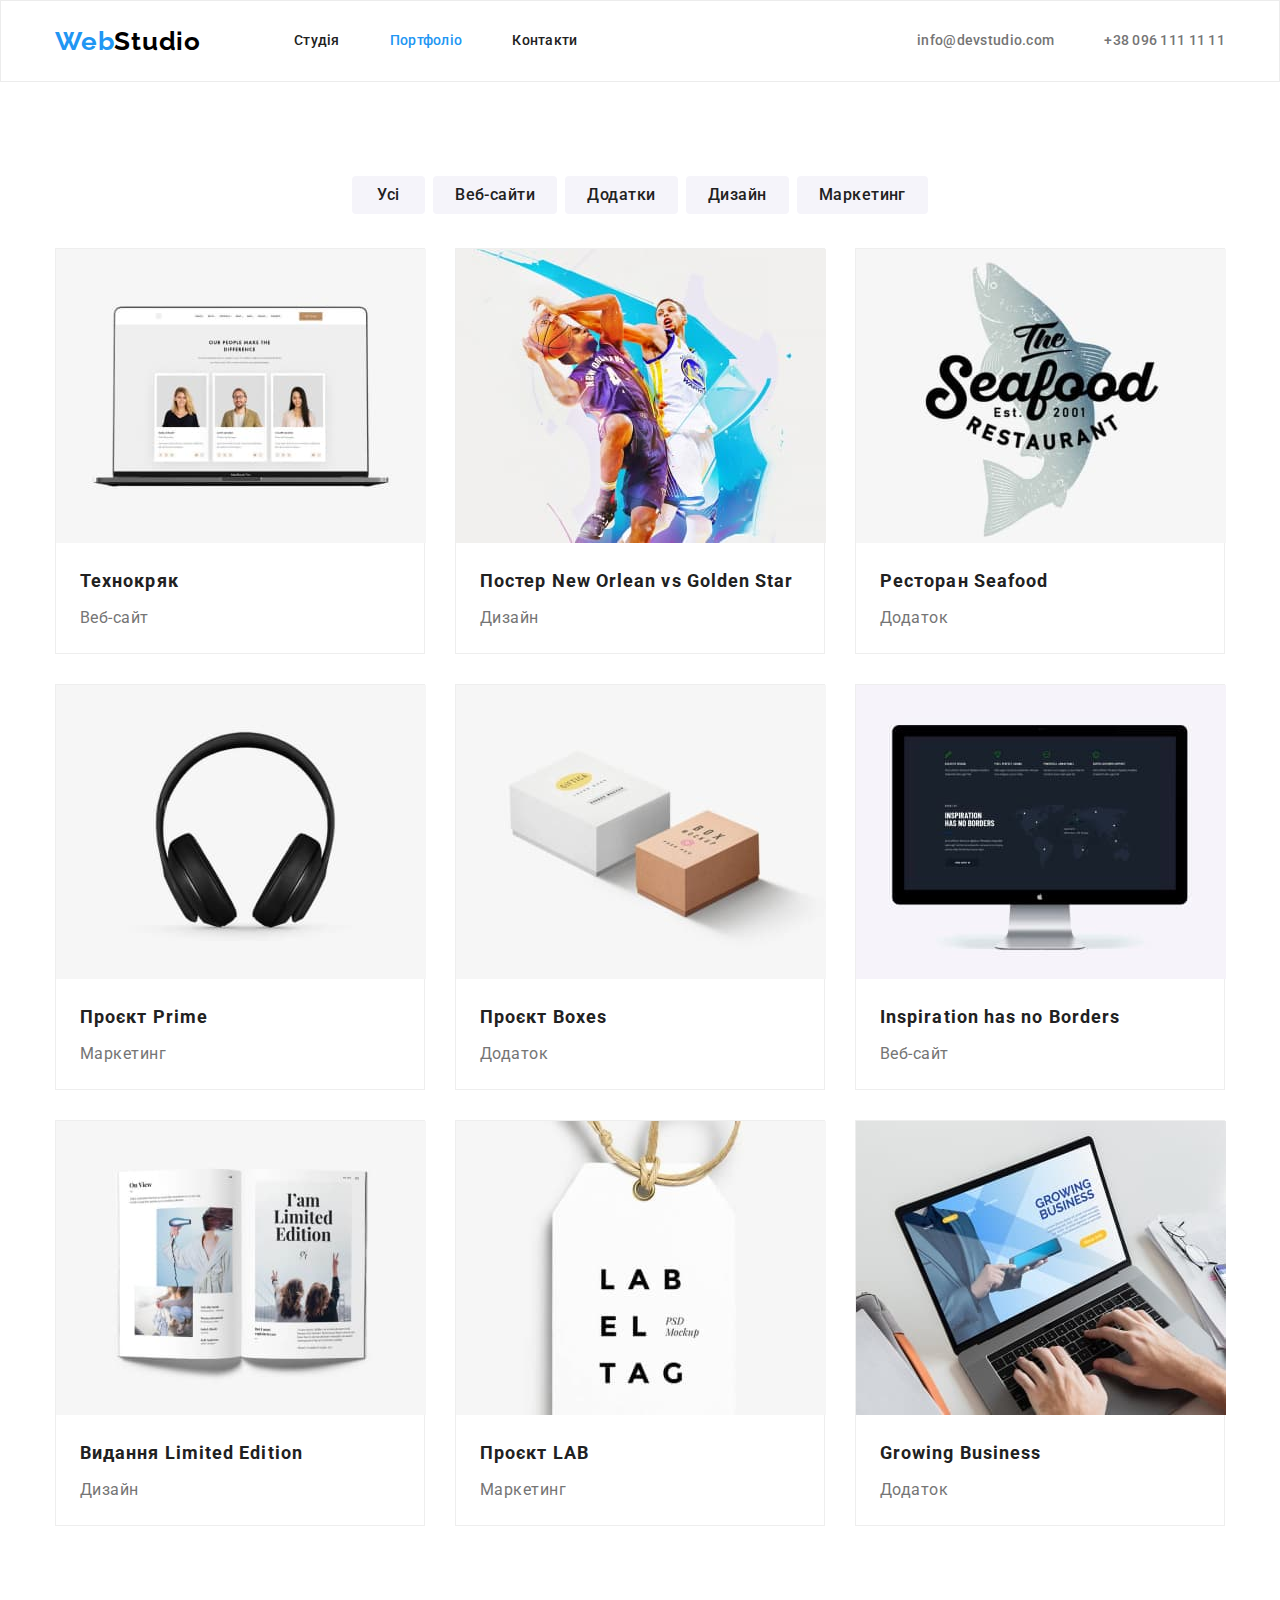
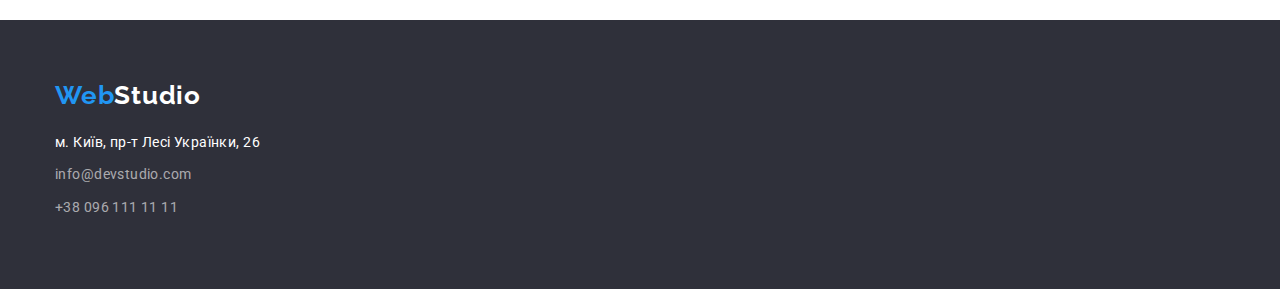
==== commit b9e5f0d0: "goit-markup-hw-03" ====
--- a/portfolio.html
+++ b/portfolio.html
@@ -62,12 +62,10 @@
                 width="370"
                 height="294"
               />
-              <div class="text-item">
-                <a class="link" href="#">
-                  <h2 class="title-list">Технокряк</h2>
-                  <p class="project-text">Веб-сайт</p></a
-                >
-              </div>
+              <a class="link" href="#">
+                <h2 class="title-list">Технокряк</h2>
+                <p class="project-text">Веб-сайт</p></a
+              >
             </li>
             <li class="project-item">
               <img
@@ -77,7 +75,7 @@
                 width="370"
                 height="294"
               />
-              <a class="link test" href="#"
+              <a class="link" href="#"
                 ><h2 class="title-list">Постер New Orlean vs Golden Star</h2>
                 <p class="project-text">Дизайн</p></a
               >
--- a/css/styles.css
+++ b/css/styles.css
@@ -295,7 +295,6 @@
   letter-spacing: 0.03em;
   display: inline-block;
   margin-bottom: 20px;
-  margin-left: 215px;
 }
 
 .footer {
@@ -312,7 +311,6 @@
 
   display: inline-block;
   margin-bottom: 9px;
-  margin-left: 215px;
 }
 .contact-footer {
   font-style: normal;
@@ -323,7 +321,6 @@
 
   display: inline-block;
   margin-bottom: 9px;
-  margin-left: 215px;
 }
 .contact-footer:hover,
 .contact-footer:focus {
@@ -375,9 +372,6 @@
 .img-project {
   margin-bottom: 20px;
 }
-.text-item {
-  margin-left: 24px;
-}
 
 .title-list {
   color: var(--title-text-color);
@@ -386,10 +380,14 @@
   letter-spacing: 0.06em;
 
   margin-bottom: 4px;
+  margin-left: 24px;
 }
 .project-text {
   font-size: 16px;
   line-height: 1.87;
   letter-spacing: 0.03em;
   color: var(--text-color);
-}
+
+  margin-left: 24px;
+  margin-bottom: 20px;
+}
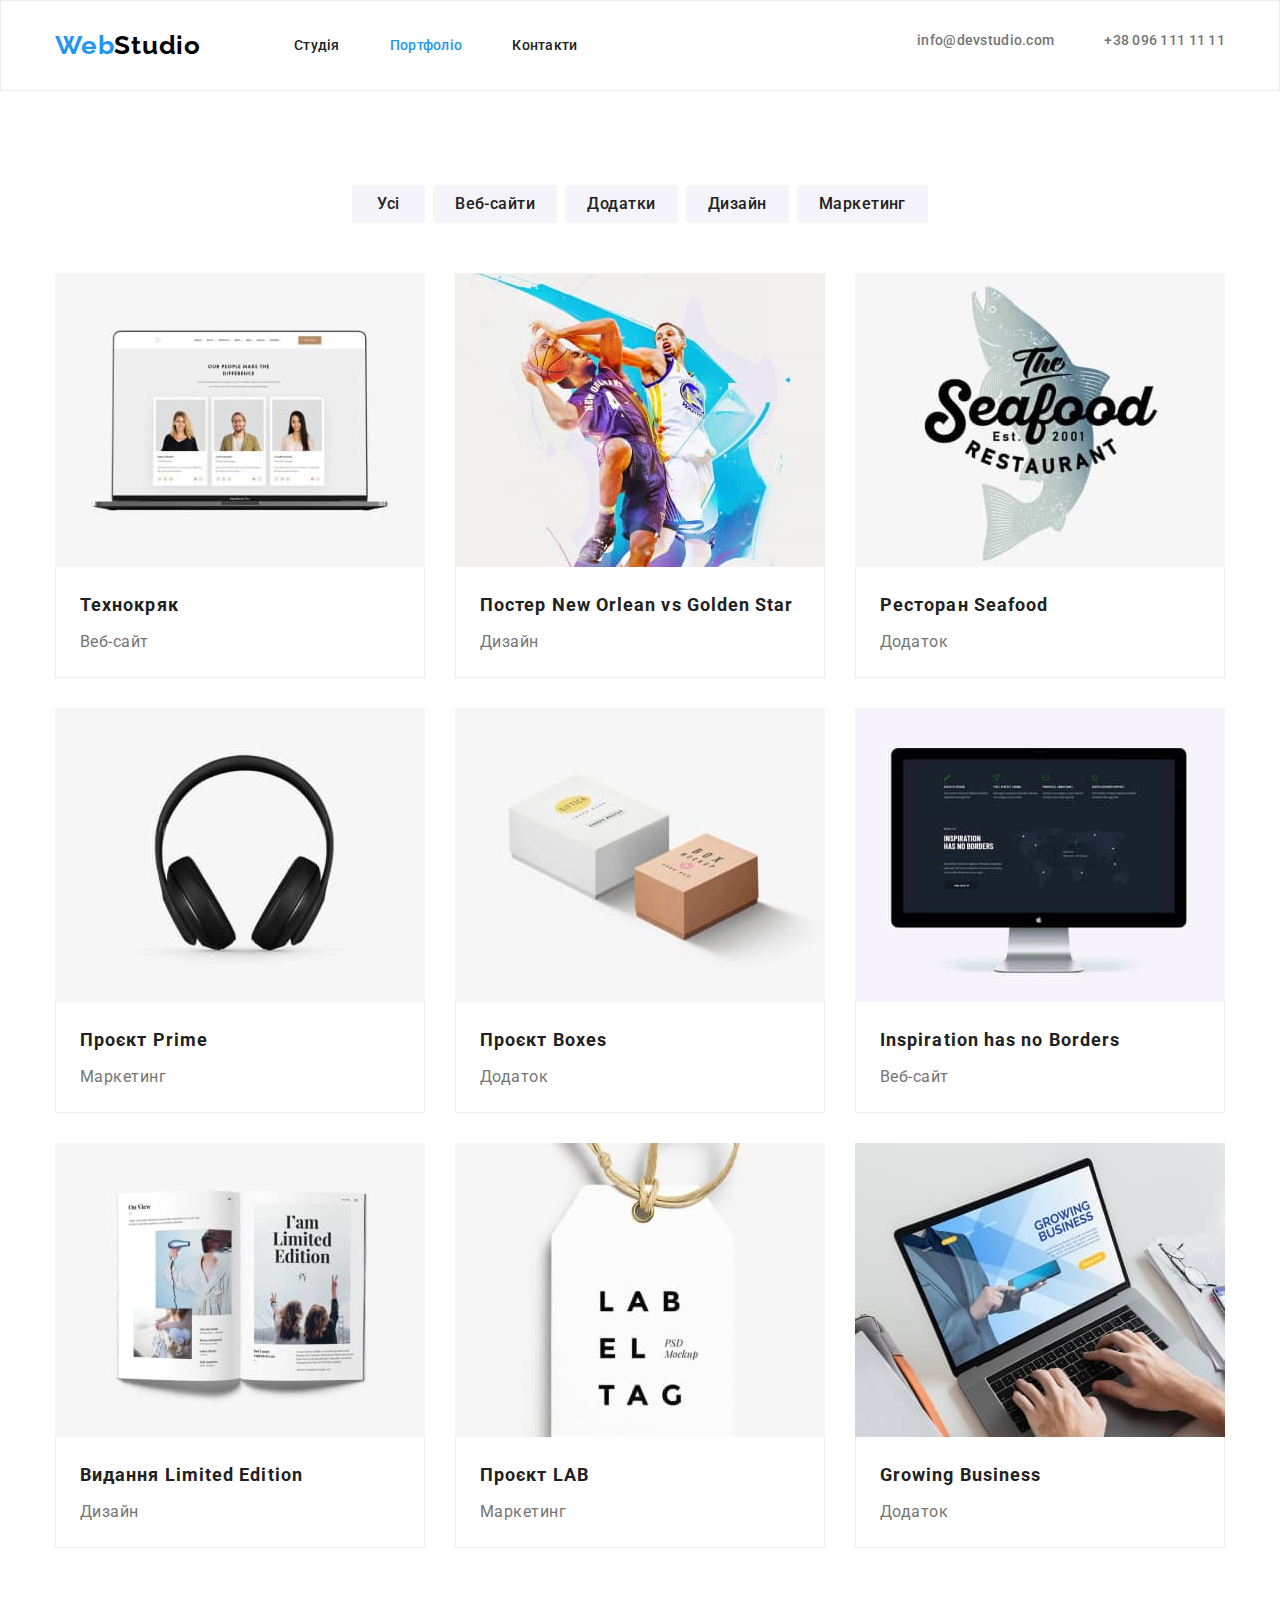
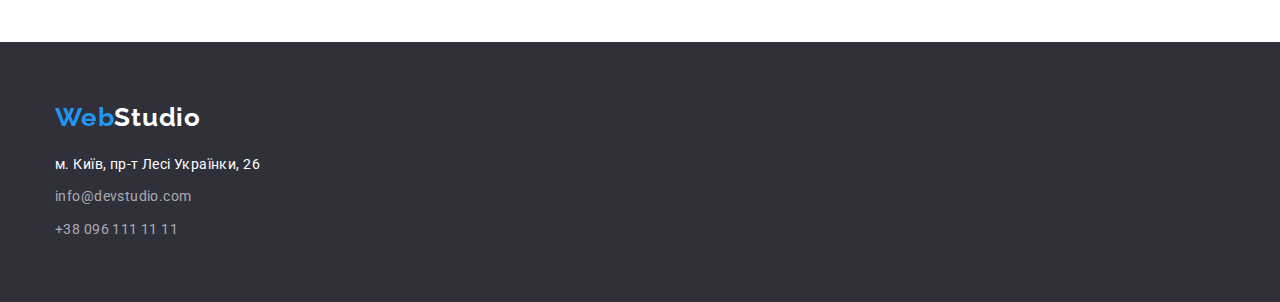
==== commit 1c30fa6d: "goit-03 final" ====
--- a/portfolio.html
+++ b/portfolio.html
@@ -55,128 +55,93 @@
 
           <ul class="project-list list">
             <li class="project-item">
-              <img
-                class="img-project"
-                src="./images/web.jpg"
-                alt="Ноутбук"
-                width="370"
-                height="294"
-              />
-              <a class="link" href="#">
-                <h2 class="title-list">Технокряк</h2>
-                <p class="project-text">Веб-сайт</p></a
-              >
-            </li>
-            <li class="project-item">
-              <img
-                class="img-project"
-                src="./images/bascetbols.jpg"
-                alt="Баскетбол"
-                width="370"
-                height="294"
-              />
               <a class="link" href="#"
-                ><h2 class="title-list">Постер New Orlean vs Golden Star</h2>
-                <p class="project-text">Дизайн</p></a
-              >
+                ><img src="./images/web.jpg" alt="Ноутбук" width="370" height="294" />
+                <div class="item-portfolio">
+                  <h2 class="title-list">Технокряк</h2>
+                  <p class="project-text">Веб-сайт</p>
+                </div>
+              </a>
             </li>
 
             <li class="project-item">
-              <img
-                class="img-project"
-                src="./images/seafood.jpg"
-                alt="Лого"
-                width="370"
-                height="294"
-              />
-              <a class="link" href="#"
-                ><h2 class="title-list">Ресторан Seafood</h2>
-                <p class="project-text">Додаток</p></a
-              >
+              <a class="link" href="#">
+                <img src="./images/bascetbols.jpg" alt="Баскетбол" width="370" height="294" />
+                <div class="item-portfolio">
+                  <h2 class="title-list">Постер New Orlean vs Golden Star</h2>
+                  <p class="project-text">Дизайн</p>
+                </div>
+              </a>
             </li>
 
             <li class="project-item">
-              <img
-                class="img-project"
-                src="./images/headphones.jpg"
-                alt="Навушники"
-                width="370"
-                height="294"
-              />
-              <a class="link" href="#"
-                ><h2 class="title-list">Проєкт Prime</h2>
-                <p class="project-text">Маркетинг</p></a
-              >
+              <a class="link" href="#">
+                <img src="./images/seafood.jpg" alt="Лого" width="370" height="294" />
+                <div class="item-portfolio">
+                  <h2 class="title-list">Ресторан Seafood</h2>
+                  <p class="project-text">Додаток</p>
+                </div>
+              </a>
             </li>
 
             <li class="project-item">
-              <img
-                class="img-project"
-                src="./images/boxes.jpg"
-                alt="Кородки"
-                width="370"
-                height="294"
-              />
-              <a class="link" href="#"
-                ><h2 class="title-list">Проєкт Boxes</h2>
-                <p class="project-text">Додаток</p></a
-              >
+              <a class="link" href="#">
+                <img src="./images/headphones.jpg" alt="Навушники" width="370" height="294" />
+                <div class="item-portfolio">
+                  <h2 class="title-list">Проєкт Prime</h2>
+                  <p class="project-text">Маркетинг</p>
+                </div>
+              </a>
             </li>
 
             <li class="project-item">
-              <img
-                class="img-project"
-                src="./images/inspiration.jpg"
-                alt="Монітор"
-                width="370"
-                height="294"
-              />
               <a class="link" href="#"
-                ><h2 class="title-list">Inspiration has no Borders</h2>
-                <p class="project-text">Веб-сайт</p></a
-              >
+                ><img src="./images/boxes.jpg" alt="Кородки" width="370" height="294" />
+                <div class="item-portfolio">
+                  <h2 class="title-list">Проєкт Boxes</h2>
+                  <p class="project-text">Додаток</p>
+                </div>
+              </a>
             </li>
 
             <li class="project-item">
-              <img
-                class="img-project"
-                src="./images/design.jpg"
-                alt="Книга"
-                width="370"
-                height="294"
-              />
-              <a class="link" href="#"
-                ><h2 class="title-list">Видання Limited Edition</h2>
-                <p class="project-text">Дизайн</p></a
-              >
+              <a class="link" href="#">
+                <img src="./images/inspiration.jpg" alt="Монітор" width="370" height="294" />
+                <div class="item-portfolio">
+                  <h2 class="title-list">Inspiration has no Borders</h2>
+                  <p class="project-text">Веб-сайт</p>
+                </div>
+              </a>
             </li>
 
             <li class="project-item">
-              <img
-                class="img-project"
-                src="./images/project.jpg"
-                alt="Бірка"
-                width="370"
-                height="294"
-              />
               <a class="link" href="#"
-                ><h2 class="title-list">Проєкт LAB</h2>
-                <p class="project-text">Маркетинг</p></a
-              >
+                ><img src="./images/design.jpg" alt="Книга" width="370" height="294" />
+                <div class="item-portfolio">
+                  <h2 class="title-list">Видання Limited Edition</h2>
+                  <p class="project-text">Дизайн</p>
+                </div>
+              </a>
             </li>
 
             <li class="project-item">
-              <img
-                class="img-project"
-                src="./images/growing.jpg"
-                alt="Ноутбук"
-                width="370"
-                height="294"
-              />
-              <a class="link" href=""
-                ><h2 class="title-list">Growing Business</h2>
-                <p class="project-text">Додаток</p></a
-              >
+              <a class="link" href="#">
+                <img src="./images/project.jpg" alt="Бірка" width="370" height="294" />
+                <div class="item-portfolio">
+                  <h2 class="title-list">Проєкт LAB</h2>
+                  <p class="project-text">Маркетинг</p>
+                </div>
+              </a>
+            </li>
+
+            <li class="project-item">
+              <a class="link" href="#"
+                ><img src="./images/growing.jpg" alt="Ноутбук" width="370" height="294" />
+                <div class="item-portfolio">
+                  <h2 class="title-list">Growing Business</h2>
+                  <p class="project-text">Додаток</p>
+                </div>
+              </a>
             </li>
           </ul>
         </div>
@@ -187,7 +152,7 @@
         <a href="#" class="logo-footer link"> <span class="colortext link">Web</span>Studio</a>
         <address>
           <ul class="footer-list list">
-            <li>
+            <li class="contact-item">
               <a
                 class="address-work link"
                 href="https://goo.gl/maps/ySp4Y71NyuGyJNaQ7"
@@ -196,7 +161,7 @@
                 >м. Київ, пр-т Лесі Українки, 26</a
               >
             </li>
-            <li>
+            <li class="contact-item">
               <a class="contact-footer link" href="mailto:info@devstudio.com">info@devstudio.com</a>
             </li>
             <li><a class="contact-footer link" href="tel:+380961111111">+38 096 111 11 11</a></li>
--- a/css/styles.css
+++ b/css/styles.css
@@ -155,6 +155,8 @@
   letter-spacing: 0.02em;
 
   display: block;
+  padding-top: 32px;
+  padding-bottom: 32px;
 }
 .contact:hover,
 .contact:focus {
@@ -165,7 +167,7 @@
 .hero {
   padding-top: 200px;
   padding-bottom: 200px;
-  margin-bottom: 94px;
+
   text-align: center;
   background-color: var(--color-hero-futer-bng);
 }
@@ -209,7 +211,10 @@
 }
 
 /* ------------------------------section-feature--------------------------*/
-
+.section-feature {
+  padding-top: 94px;
+  padding-bottom: 47px;
+}
 .feature-list {
   display: flex;
   gap: 30px;
@@ -229,7 +234,10 @@
   letter-spacing: 0.03em;
 }
 /*-----------------------seaction-work------------- */
-
+.section-work {
+  padding-top: 47px;
+  padding-bottom: 94px;
+}
 .work-list {
   display: flex;
   gap: 30px;
@@ -258,9 +266,6 @@
   background-color: var(--super-waite);
   flex-basis: calc((100%-90px) / 4);
 }
-.img-team {
-  margin-bottom: 30px;
-}
 
 .team-title {
   font-size: 36px;
@@ -276,14 +281,16 @@
   font-size: 16px;
   line-height: 1.18;
   color: var(--title-text-color);
-
   margin-bottom: 10px;
 }
+.text {
+  padding-top: 30px;
+  padding-bottom: 30px;
+}
 .team-text {
   font-size: 16px;
   line-height: 1.18;
   letter-spacing: 0.03em;
-  margin-bottom: 30px;
 }
 /* ------------------------footer----------------------------- */
 .logo-footer {
@@ -302,6 +309,9 @@
   padding-top: 60px;
   padding-bottom: 60px;
 }
+.contact-item {
+  margin-bottom: 9px;
+}
 .address-work {
   font-style: normal;
   font-size: 14px;
@@ -310,7 +320,6 @@
   color: var(--super-waite);
 
   display: inline-block;
-  margin-bottom: 9px;
 }
 .contact-footer {
   font-style: normal;
@@ -320,7 +329,6 @@
   letter-spacing: 0.03em;
 
   display: inline-block;
-  margin-bottom: 9px;
 }
 .contact-footer:hover,
 .contact-footer:focus {
@@ -334,7 +342,7 @@
   display: flex;
   gap: 8px;
   justify-content: center;
-  margin-bottom: 34px;
+  margin-bottom: 50px;
 }
 .btn-filter {
   min-width: 73px;
@@ -366,11 +374,14 @@
 }
 .project-item {
   background-color: var(--super-waite);
-  width: 370px;
-  border: 1px solid #eeeeee;
-}
-.img-project {
-  margin-bottom: 20px;
+  /* width: 370px;
+  border: 1px solid #eeeeee; */
+}
+.item-portfolio {
+  padding: 20px 24px;
+  border-left: 1px solid #eeeeee;
+  border-bottom: 1px solid #eeeeee;
+  border-right: 1px solid #eeeeee;
 }
 
 .title-list {
@@ -378,16 +389,11 @@
   font-size: 18px;
   line-height: 2;
   letter-spacing: 0.06em;
-
   margin-bottom: 4px;
-  margin-left: 24px;
 }
 .project-text {
   font-size: 16px;
   line-height: 1.87;
   letter-spacing: 0.03em;
   color: var(--text-color);
-
-  margin-left: 24px;
-  margin-bottom: 20px;
-}
+}
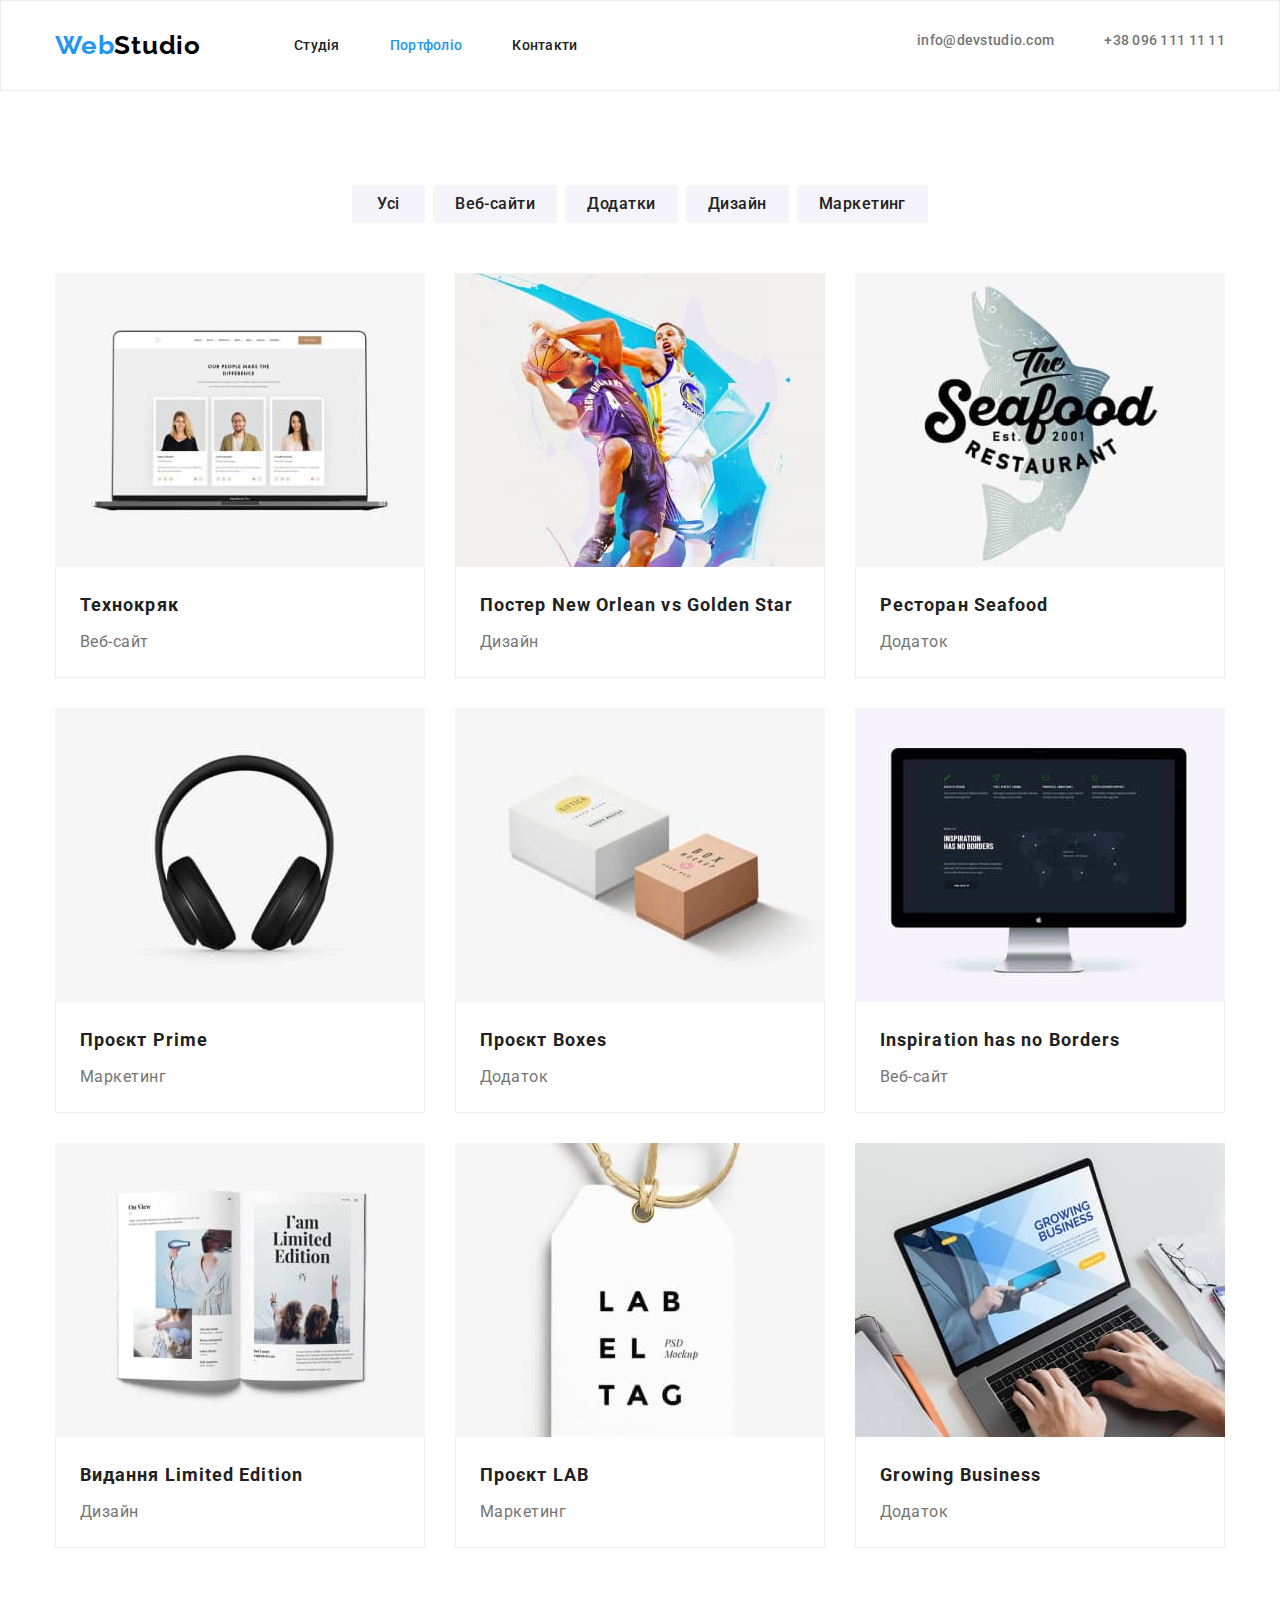
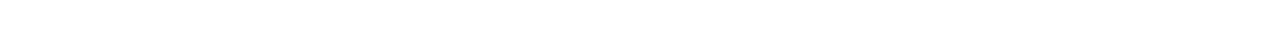
==== commit bdcdd283: "goit-markup-hw-03" ====
--- a/portfolio.html
+++ b/portfolio.html
@@ -147,27 +147,5 @@
         </div>
       </section>
     </main>
-    <footer class="footer">
-      <div class="container">
-        <a href="#" class="logo-footer link"> <span class="colortext link">Web</span>Studio</a>
-        <address>
-          <ul class="footer-list list">
-            <li class="contact-item">
-              <a
-                class="address-work link"
-                href="https://goo.gl/maps/ySp4Y71NyuGyJNaQ7"
-                target="_blank"
-                rel="noreferrer noopener nofollow"
-                >м. Київ, пр-т Лесі Українки, 26</a
-              >
-            </li>
-            <li class="contact-item">
-              <a class="contact-footer link" href="mailto:info@devstudio.com">info@devstudio.com</a>
-            </li>
-            <li><a class="contact-footer link" href="tel:+380961111111">+38 096 111 11 11</a></li>
-          </ul>
-        </address>
-      </div>
-    </footer>
   </body>
 </html>
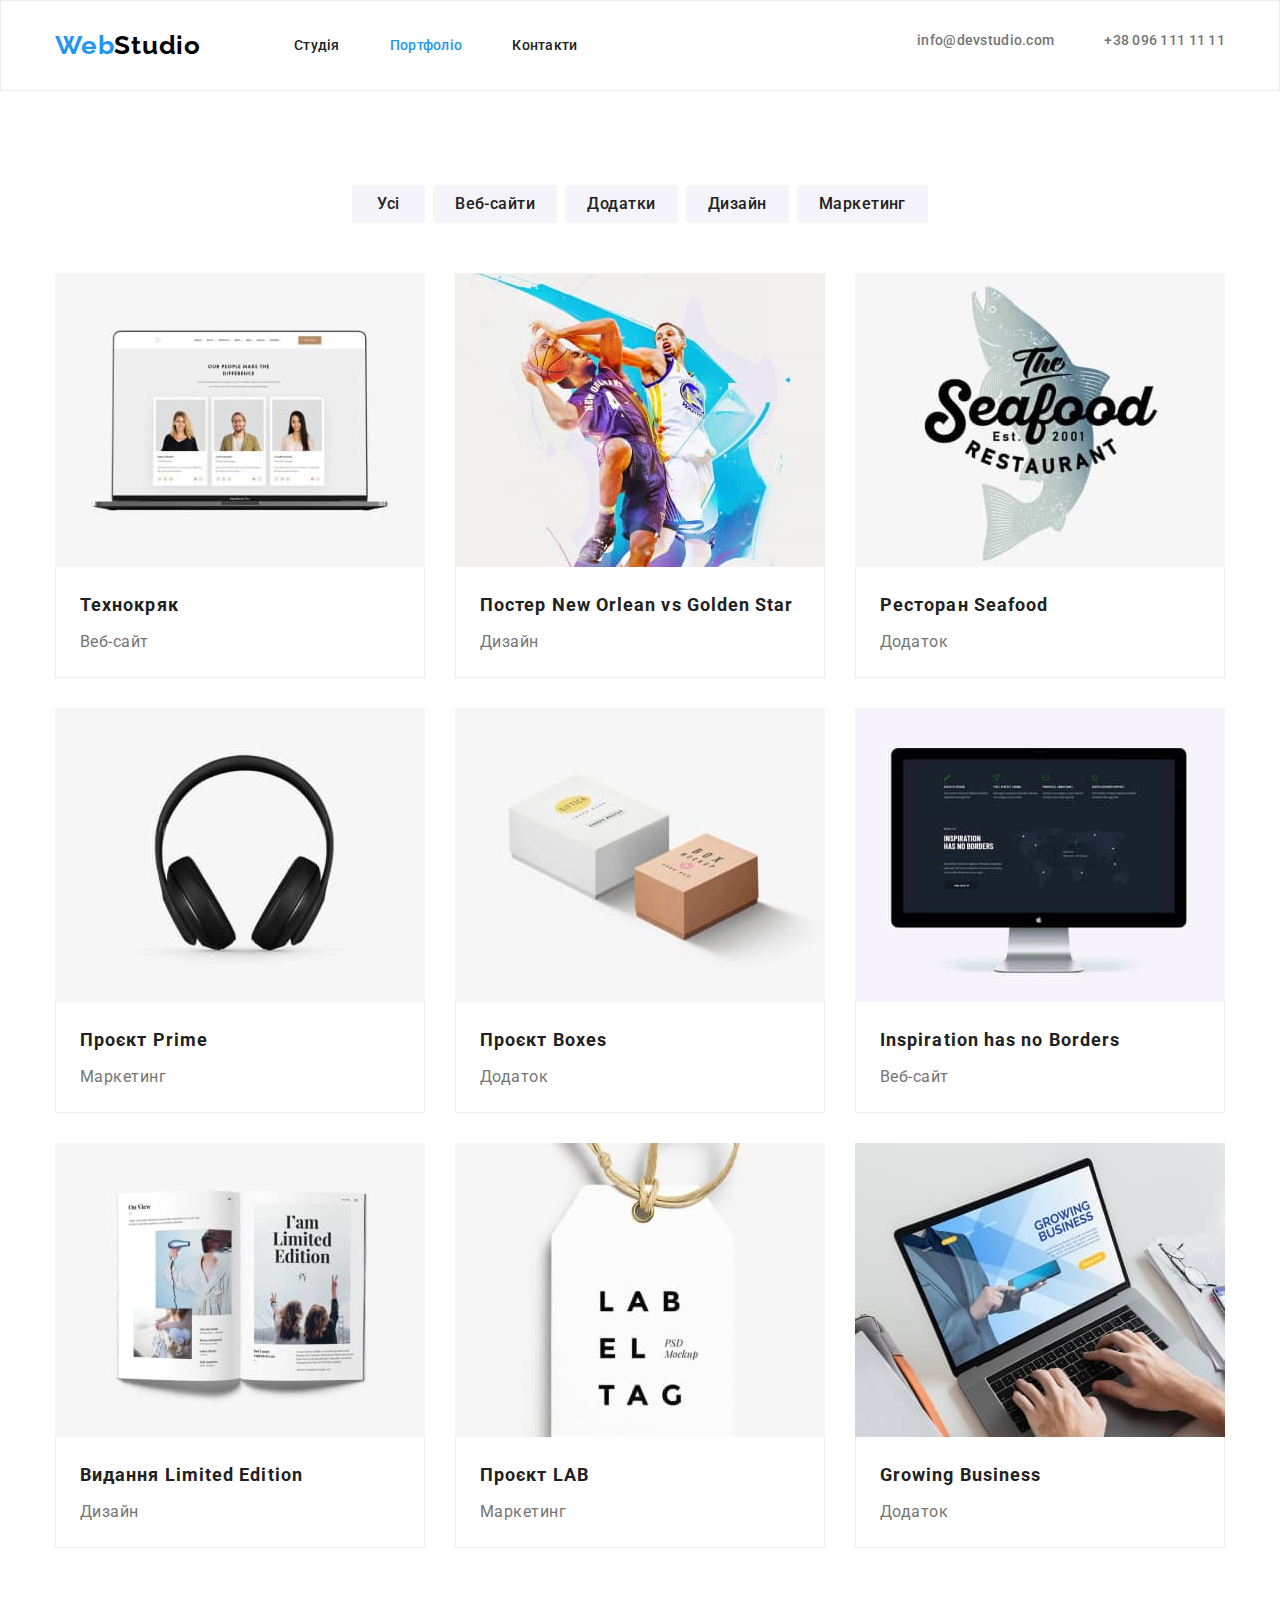
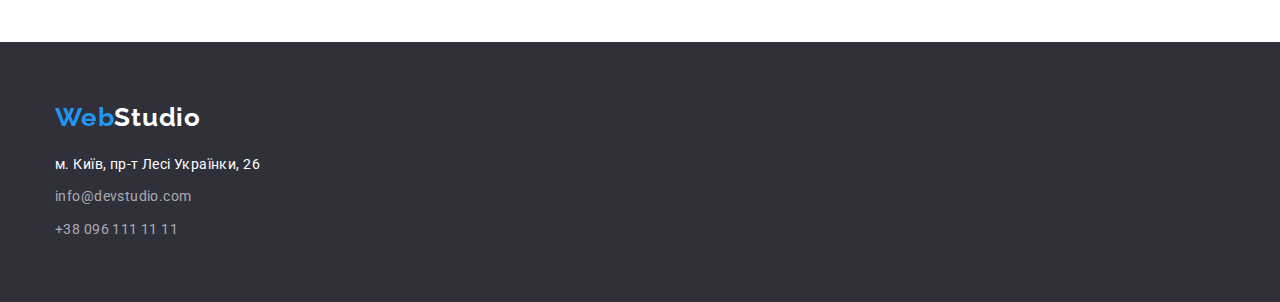
==== commit 89e4f012: "goit-markup-hw-03" ====
--- a/portfolio.html
+++ b/portfolio.html
@@ -147,5 +147,27 @@
         </div>
       </section>
     </main>
+    <footer class="footer">
+      <div class="container">
+        <a href="#" class="logo-footer link"> <span class="colortext link">Web</span>Studio</a>
+        <address>
+          <ul class="footer-list list">
+            <li class="contact-item">
+              <a
+                class="address-work link"
+                href="https://goo.gl/maps/ySp4Y71NyuGyJNaQ7"
+                target="_blank"
+                rel="noreferrer noopener nofollow"
+                >м. Київ, пр-т Лесі Українки, 26</a
+              >
+            </li>
+            <li class="contact-item">
+              <a class="contact-footer link" href="mailto:info@devstudio.com">info@devstudio.com</a>
+            </li>
+            <li><a class="contact-footer link" href="tel:+380961111111">+38 096 111 11 11</a></li>
+          </ul>
+        </address>
+      </div>
+    </footer>
   </body>
 </html>
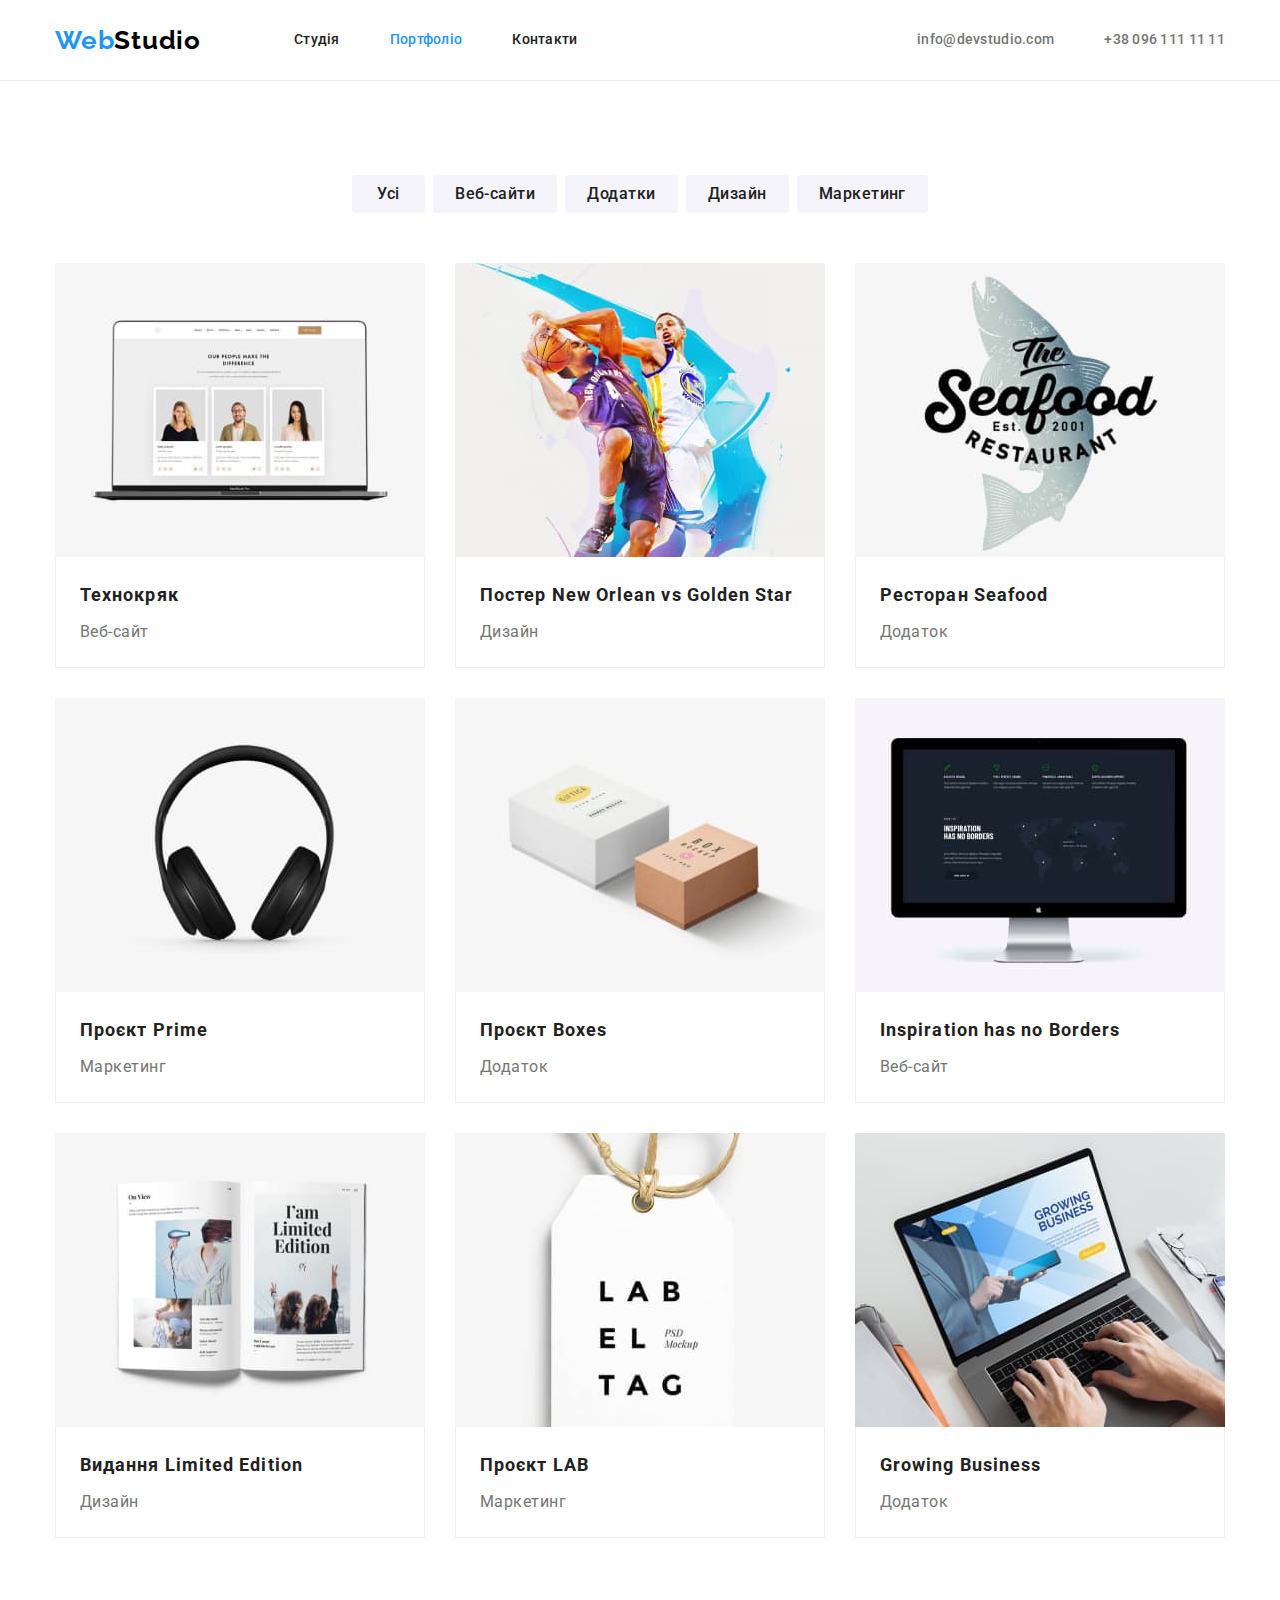
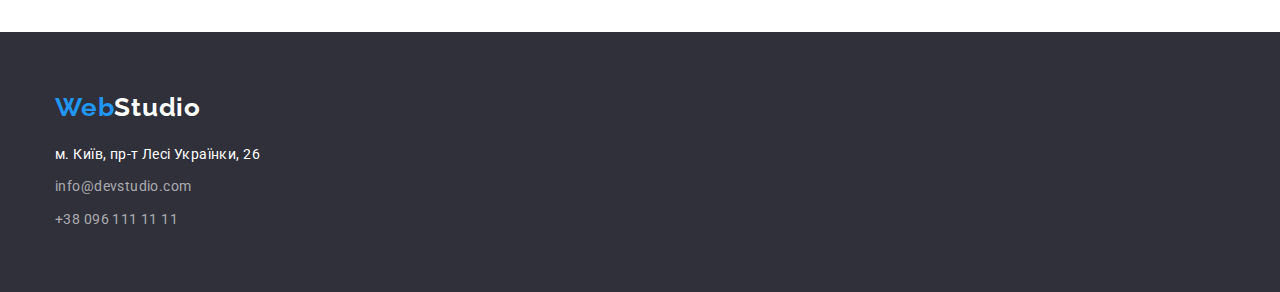
==== commit a78c1b59: "goit-markup-hw-03" ====
--- a/portfolio.html
+++ b/portfolio.html
@@ -32,10 +32,10 @@
           </ul>
         </nav>
         <ul class="list-contact list">
-          <li class="contact-item">
+          <li>
             <a class="contact link" href="mailto:info@devstudio.com">info@devstudio.com</a>
           </li>
-          <li class="contact-item">
+          <li>
             <a class="contact link" href="tel:+380961111111">+38 096 111 11 11</a>
           </li>
         </ul>
--- a/css/styles.css
+++ b/css/styles.css
@@ -101,7 +101,7 @@
 /*---------------header-------------------------------------------------- -------------------*/
 .header {
   background-color: var(--super-waite);
-  border: 1px solid #ececec;
+  border-bottom: 1px solid #ececec;
 }
 .header-page {
   display: flex;
